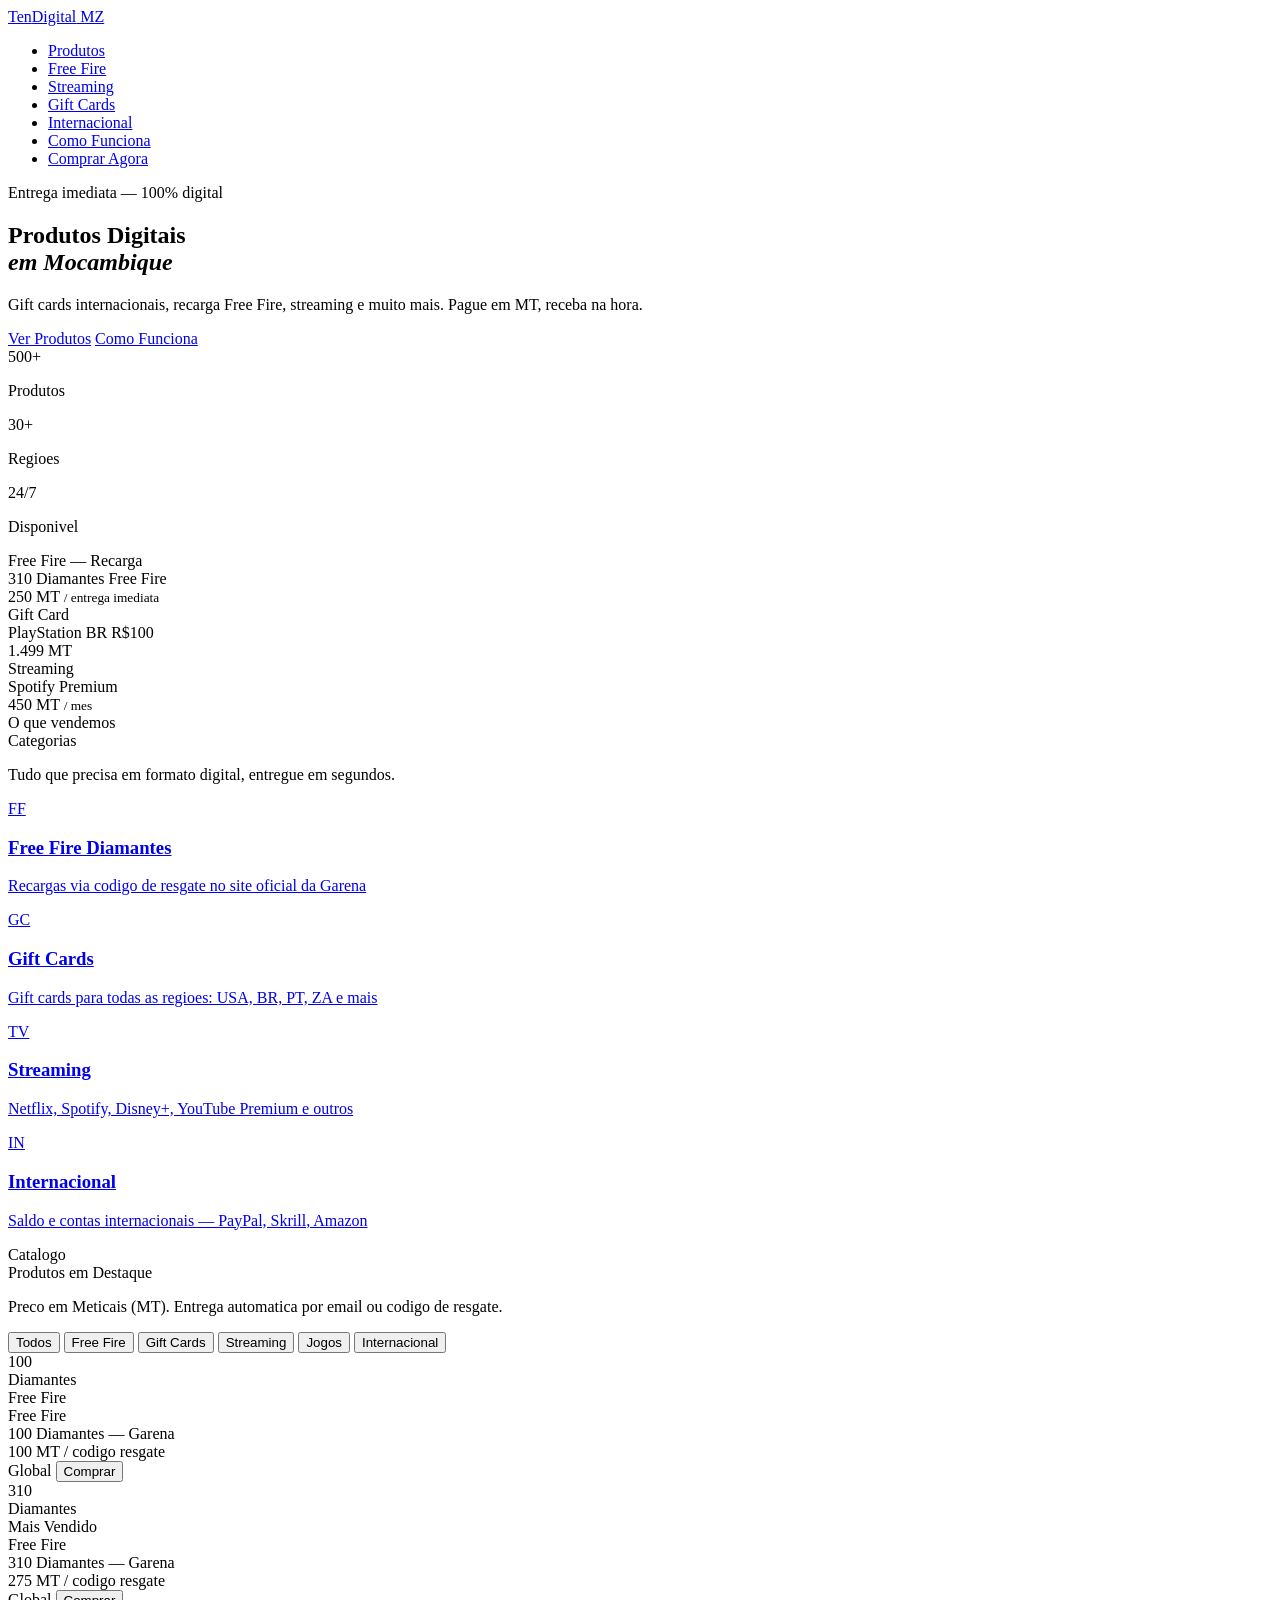
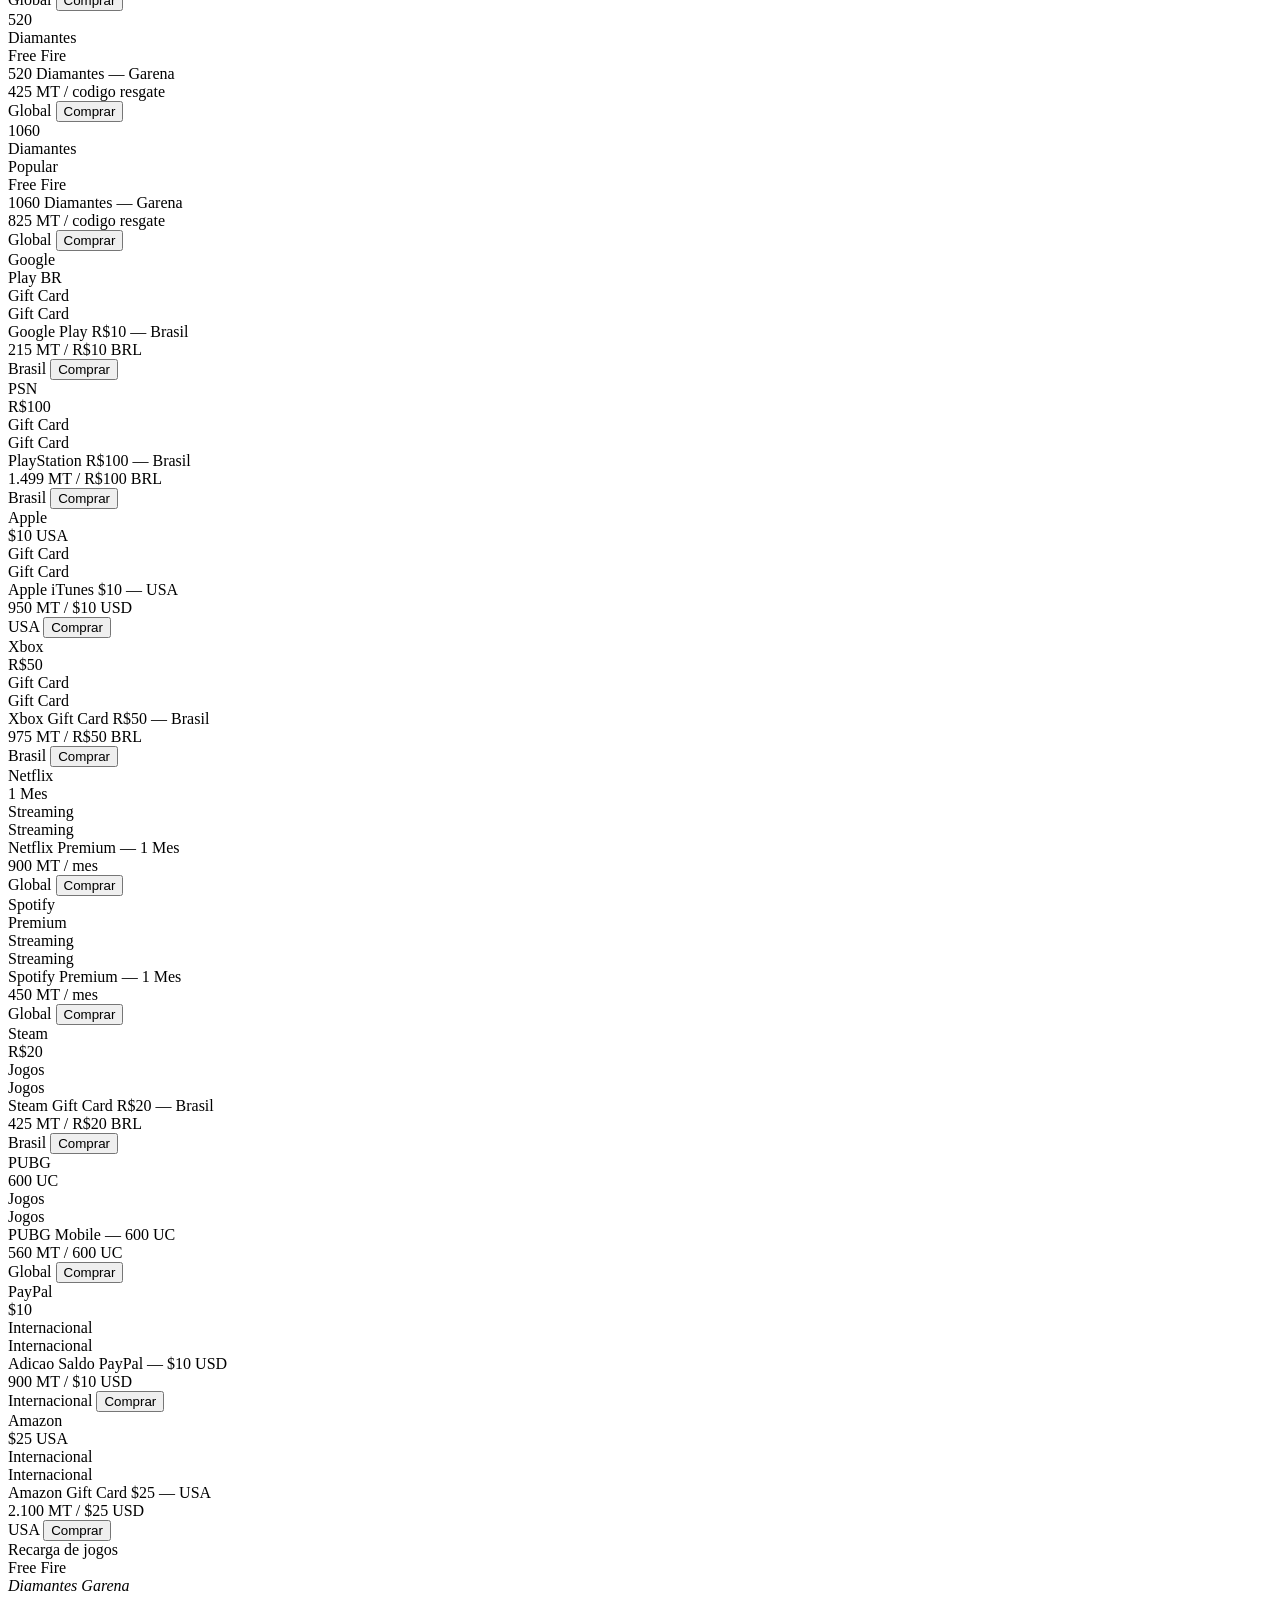
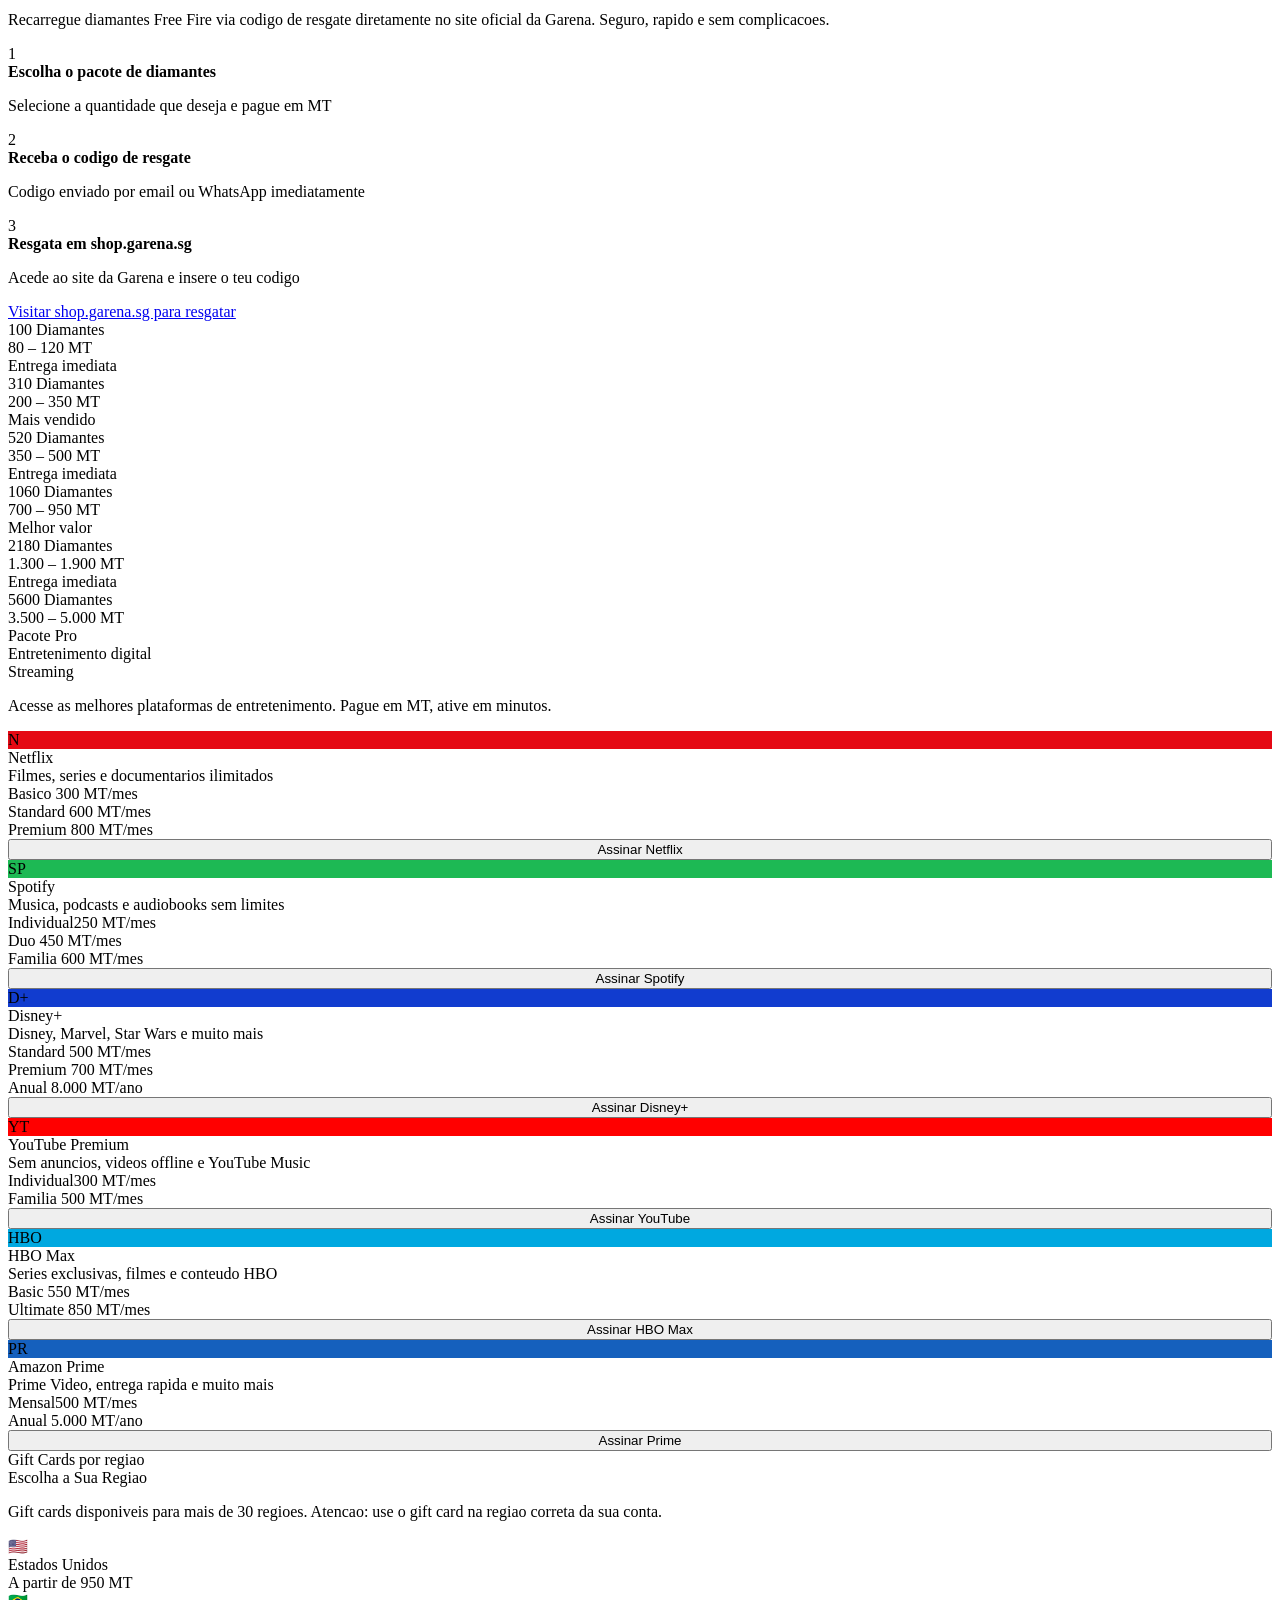
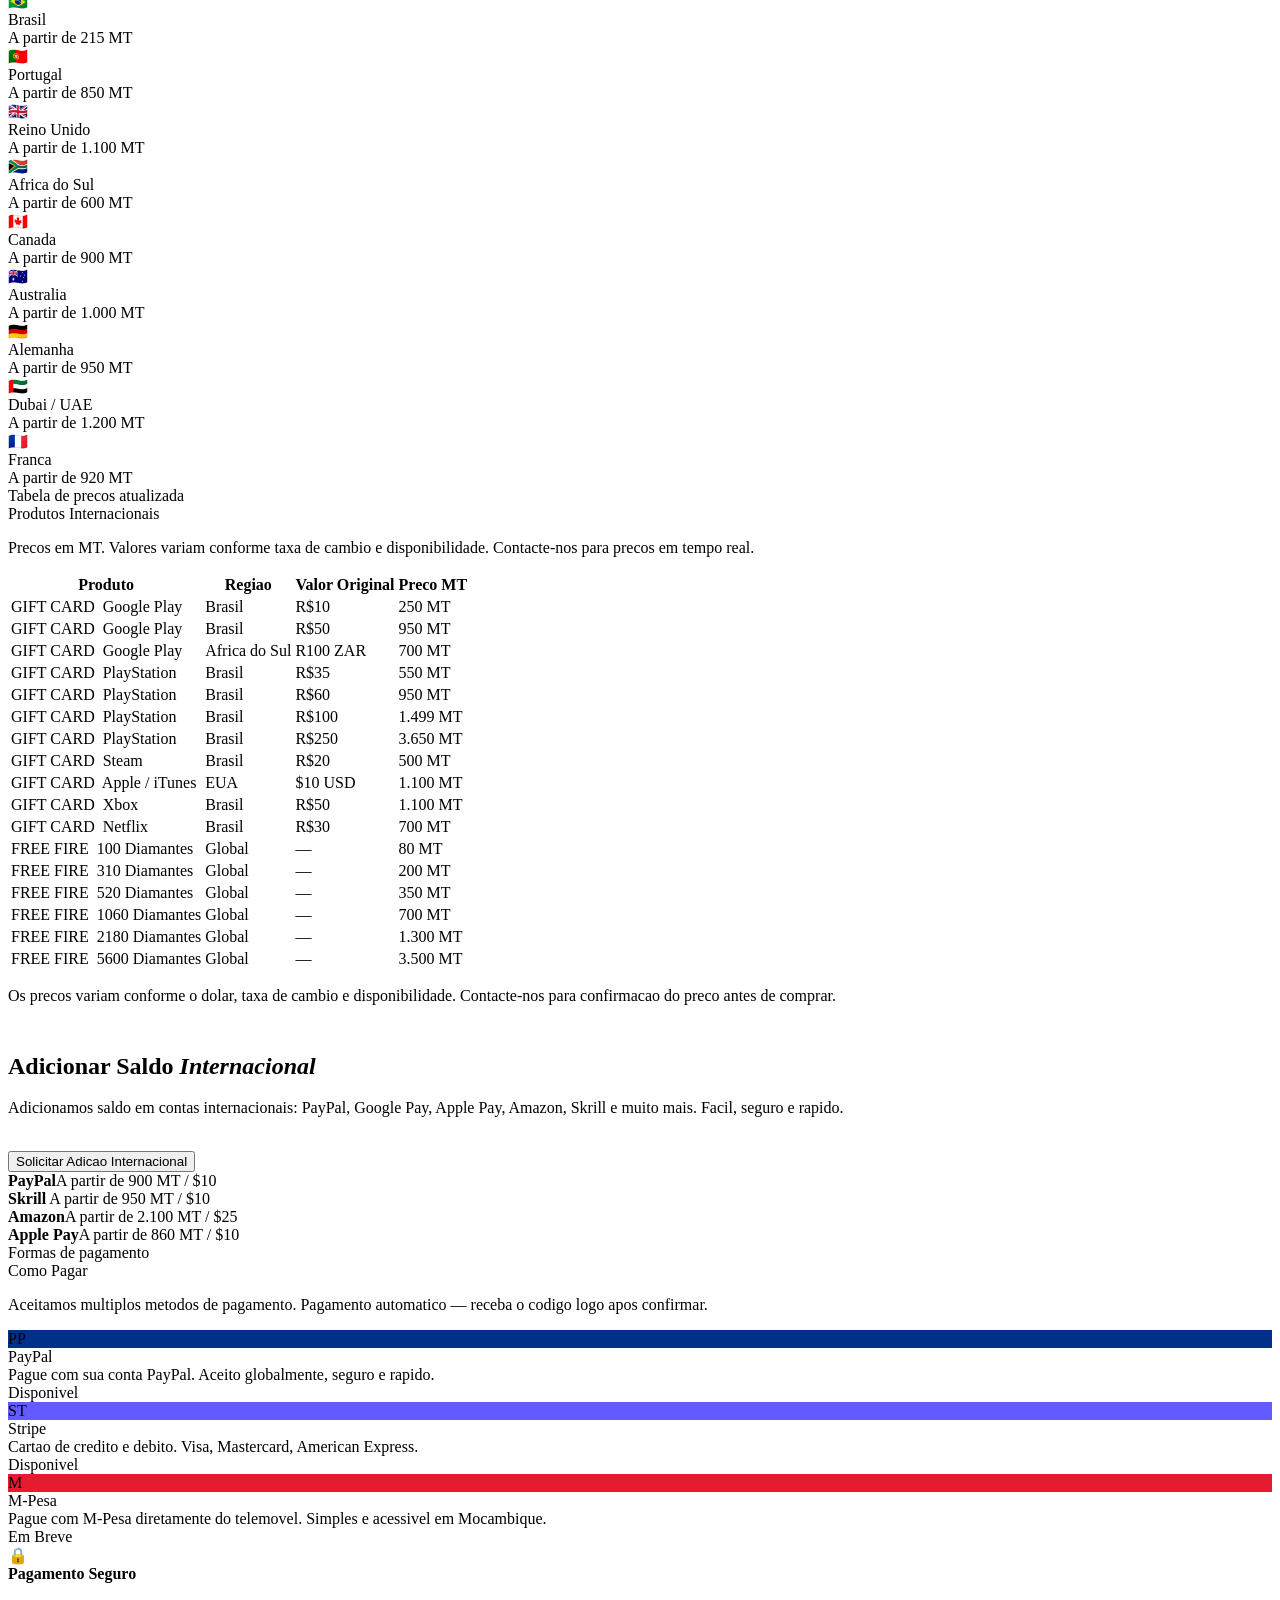
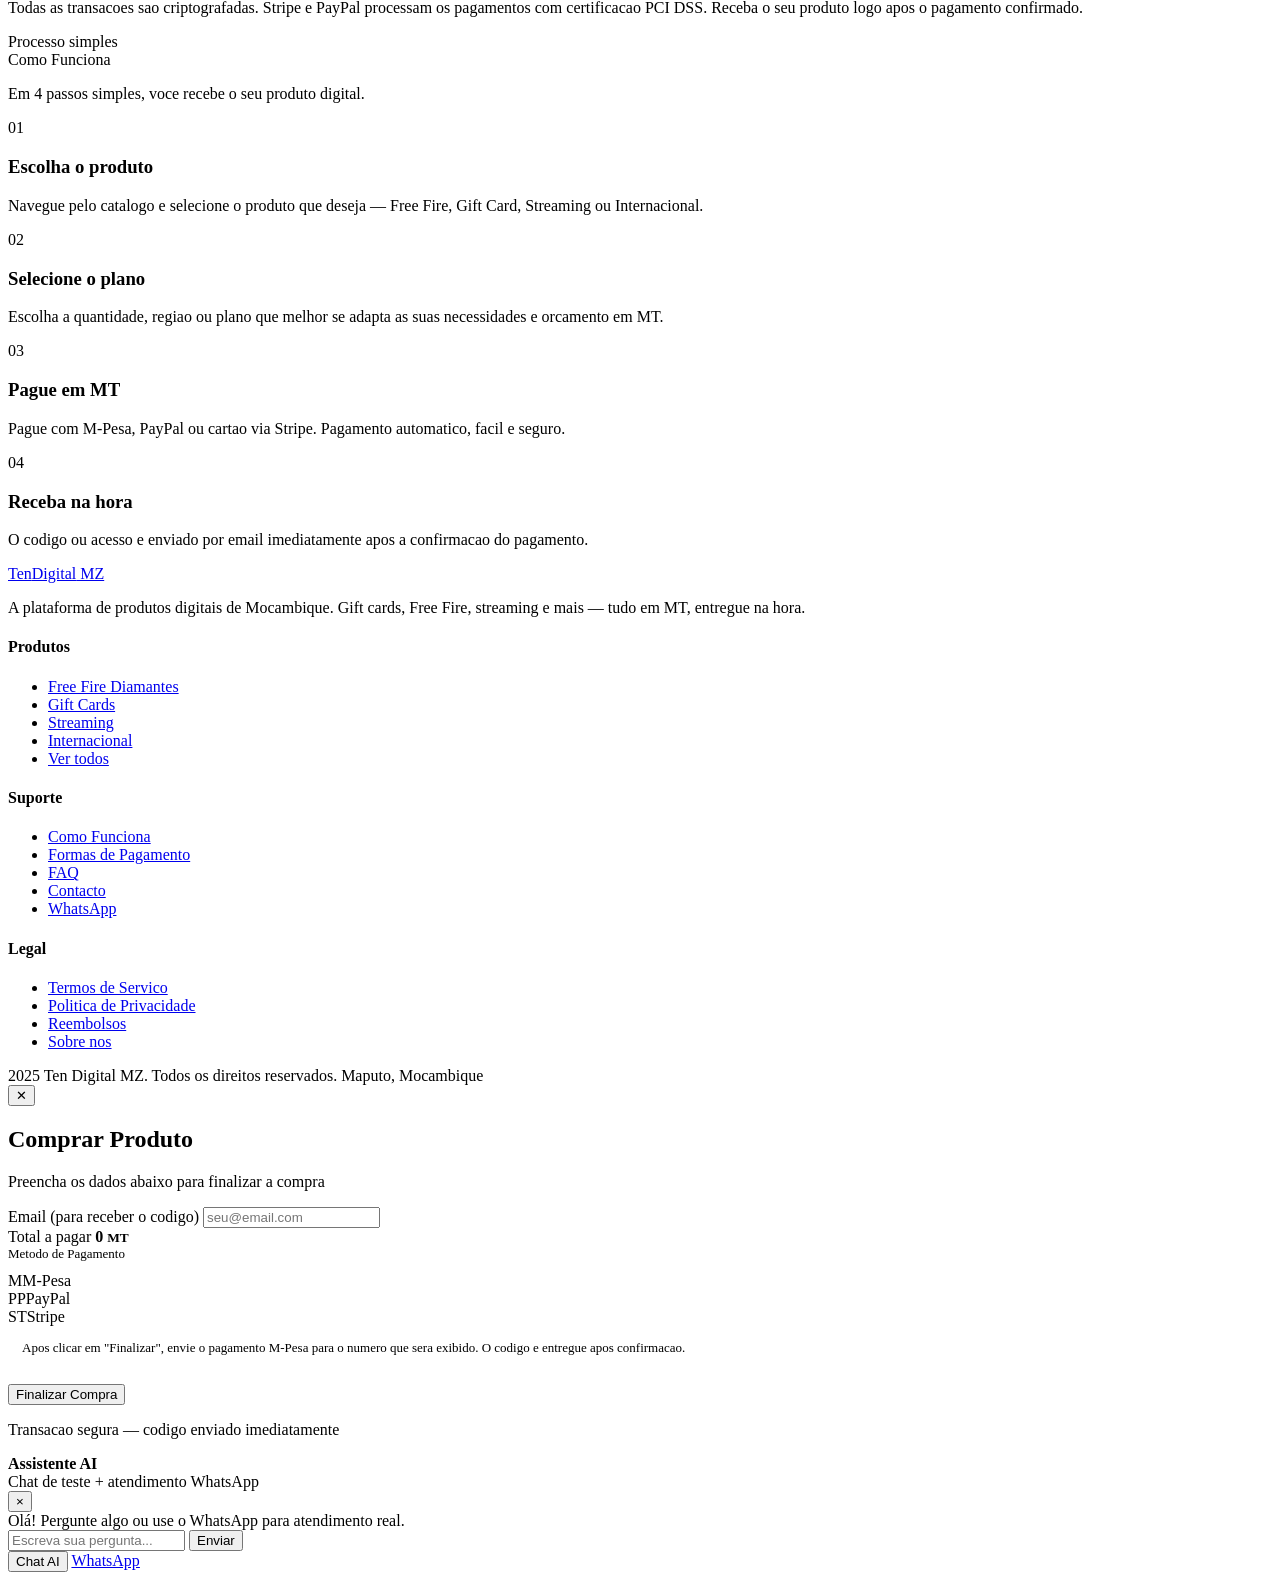
==== index.html @ b6c92ba6 "Add files via upload" ====
<!DOCTYPE html>
<html lang="pt">
<head>
  <meta charset="UTF-8">
  <meta name="viewport" content="width=device-width, initial-scale=1.0">
  <title>Ten Digital MZ — Produtos Digitais em Mocambique</title>

  <!-- Fontes -->
  <link rel="preconnect" href="https://fonts.googleapis.com">
  <link href="https://fonts.googleapis.com/css2?family=Syne:wght@400;600;700;800&family=DM+Sans:wght@300;400;500&display=swap" rel="stylesheet">

  <!-- CSS proprio -->
  <link rel="stylesheet" href="css/style.css">

  <!-- Stripe JS (carregado cedo para PCI compliance) -->
  <script src="https://js.stripe.com/v3/" defer></script>
</head>
<body>

<!-- ═══════════════════════════════════════════
     NAVEGACAO
══════════════════════════════════════════════ -->
<nav>
  <div class="nav-inner">
    <a href="#" class="logo">Ten<span>Digital</span> MZ</a>
    <ul class="nav-links">
      <li><a href="#produtos">Produtos</a></li>
      <li><a href="#freefire">Free Fire</a></li>
      <li><a href="#streaming">Streaming</a></li>
      <li><a href="#giftcards">Gift Cards</a></li>
      <li><a href="#internacional">Internacional</a></li>
      <li><a href="#como">Como Funciona</a></li>
      <li><a href="#produtos" class="nav-cta">Comprar Agora</a></li>
    </ul>
  </div>
</nav>


<!-- ═══════════════════════════════════════════
     HERO
══════════════════════════════════════════════ -->
<section class="hero">
  <div class="hero-inner">
    <div>
      <div class="hero-badge">Entrega imediata — 100% digital</div>
      <h1>Produtos Digitais<br><em>em Mocambique</em></h1>
      <p>Gift cards internacionais, recarga Free Fire, streaming e muito mais. Pague em MT, receba na hora.</p>
      <div class="hero-btns">
        <a href="#produtos" class="btn-primary">Ver Produtos</a>
        <a href="#como" class="btn-outline">Como Funciona</a>
      </div>
      <div class="hero-stats">
        <div class="hero-stat"><span>500+</span><p>Produtos</p></div>
        <div class="hero-stat"><span>30+</span><p>Regioes</p></div>
        <div class="hero-stat"><span>24/7</span><p>Disponivel</p></div>
      </div>
    </div>
    <div class="hero-visual">
      <div class="hero-card large">
        <div class="tag">Free Fire — Recarga</div>
        <div class="name">310 Diamantes Free Fire</div>
        <div class="price">250 MT <small>/ entrega imediata</small></div>
      </div>
      <div class="hero-card">
        <div class="tag">Gift Card</div>
        <div class="name">PlayStation BR R$100</div>
        <div class="price">1.499 MT</div>
      </div>
      <div class="hero-card">
        <div class="tag">Streaming</div>
        <div class="name">Spotify Premium</div>
        <div class="price">450 MT <small>/ mes</small></div>
      </div>
    </div>
  </div>
</section>


<!-- ═══════════════════════════════════════════
     CATEGORIAS
══════════════════════════════════════════════ -->
<section class="cats" id="categorias">
  <div class="container">
    <div class="section-label">O que vendemos</div>
    <div class="section-title">Categorias</div>
    <p class="section-sub">Tudo que precisa em formato digital, entregue em segundos.</p>
    <div class="cat-grid">
      <a class="cat-card" href="#freefire">
        <div class="cat-icon">FF</div>
        <h3>Free Fire Diamantes</h3>
        <p>Recargas via codigo de resgate no site oficial da Garena</p>
      </a>
      <a class="cat-card" href="#giftcards">
        <div class="cat-icon">GC</div>
        <h3>Gift Cards</h3>
        <p>Gift cards para todas as regioes: USA, BR, PT, ZA e mais</p>
      </a>
      <a class="cat-card" href="#streaming">
        <div class="cat-icon">TV</div>
        <h3>Streaming</h3>
        <p>Netflix, Spotify, Disney+, YouTube Premium e outros</p>
      </a>
      <a class="cat-card" href="#internacional">
        <div class="cat-icon">IN</div>
        <h3>Internacional</h3>
        <p>Saldo e contas internacionais — PayPal, Skrill, Amazon</p>
      </a>
    </div>
  </div>
</section>


<!-- ═══════════════════════════════════════════
     CATALOGO DE PRODUTOS
══════════════════════════════════════════════ -->
<section id="produtos">
  <div class="container">
    <div class="section-label">Catalogo</div>
    <div class="section-title">Produtos em Destaque</div>
    <p class="section-sub">Preco em Meticais (MT). Entrega automatica por email ou codigo de resgate.</p>

    <div class="prod-tabs">
      <button class="tab-btn active" onclick="filterProd('all', this)">Todos</button>
      <button class="tab-btn" onclick="filterProd('ff',  this)">Free Fire</button>
      <button class="tab-btn" onclick="filterProd('gc',  this)">Gift Cards</button>
      <button class="tab-btn" onclick="filterProd('st',  this)">Streaming</button>
      <button class="tab-btn" onclick="filterProd('ga',  this)">Jogos</button>
      <button class="tab-btn" onclick="filterProd('in',  this)">Internacional</button>
    </div>

    <div class="prod-grid" id="prod-grid">

      <!-- FREE FIRE -->
      <div class="prod-card" data-cat="ff">
        <div class="prod-img prod-img-ff">
          <div class="label">100<br>Diamantes</div>
          <div class="prod-badge">Free Fire</div>
        </div>
        <div class="prod-body">
          <div class="prod-tag">Free Fire</div>
          <div class="prod-name">100 Diamantes — Garena</div>
          <div class="prod-price">100 MT <span>/ codigo resgate</span></div>
          <div class="prod-footer">
            <span class="prod-region">Global</span>
            <button class="btn-add" onclick="openModal('Free Fire 100 Diamantes', 100, 'ff')">Comprar</button>
          </div>
        </div>
      </div>

      <div class="prod-card" data-cat="ff">
        <div class="prod-img prod-img-ff">
          <div class="label">310<br>Diamantes</div>
          <div class="prod-badge">Mais Vendido</div>
        </div>
        <div class="prod-body">
          <div class="prod-tag">Free Fire</div>
          <div class="prod-name">310 Diamantes — Garena</div>
          <div class="prod-price">275 MT <span>/ codigo resgate</span></div>
          <div class="prod-footer">
            <span class="prod-region">Global</span>
            <button class="btn-add" onclick="openModal('Free Fire 310 Diamantes', 275, 'ff')">Comprar</button>
          </div>
        </div>
      </div>

      <div class="prod-card" data-cat="ff">
        <div class="prod-img prod-img-ff">
          <div class="label">520<br>Diamantes</div>
        </div>
        <div class="prod-body">
          <div class="prod-tag">Free Fire</div>
          <div class="prod-name">520 Diamantes — Garena</div>
          <div class="prod-price">425 MT <span>/ codigo resgate</span></div>
          <div class="prod-footer">
            <span class="prod-region">Global</span>
            <button class="btn-add" onclick="openModal('Free Fire 520 Diamantes', 425, 'ff')">Comprar</button>
          </div>
        </div>
      </div>

      <div class="prod-card" data-cat="ff">
        <div class="prod-img prod-img-ff">
          <div class="label">1060<br>Diamantes</div>
          <div class="prod-badge">Popular</div>
        </div>
        <div class="prod-body">
          <div class="prod-tag">Free Fire</div>
          <div class="prod-name">1060 Diamantes — Garena</div>
          <div class="prod-price">825 MT <span>/ codigo resgate</span></div>
          <div class="prod-footer">
            <span class="prod-region">Global</span>
            <button class="btn-add" onclick="openModal('Free Fire 1060 Diamantes', 825, 'ff')">Comprar</button>
          </div>
        </div>
      </div>

      <!-- GIFT CARDS -->
      <div class="prod-card" data-cat="gc">
        <div class="prod-img prod-img-gc">
          <div class="label">Google<br>Play BR</div>
          <div class="prod-badge">Gift Card</div>
        </div>
        <div class="prod-body">
          <div class="prod-tag">Gift Card</div>
          <div class="prod-name">Google Play R$10 — Brasil</div>
          <div class="prod-price">215 MT <span>/ R$10 BRL</span></div>
          <div class="prod-footer">
            <span class="prod-region">Brasil</span>
            <button class="btn-add" onclick="openModal('Google Play R$10 Brasil', 215, 'gc')">Comprar</button>
          </div>
        </div>
      </div>

      <div class="prod-card" data-cat="gc">
        <div class="prod-img prod-img-gc">
          <div class="label">PSN<br>R$100</div>
          <div class="prod-badge">Gift Card</div>
        </div>
        <div class="prod-body">
          <div class="prod-tag">Gift Card</div>
          <div class="prod-name">PlayStation R$100 — Brasil</div>
          <div class="prod-price">1.499 MT <span>/ R$100 BRL</span></div>
          <div class="prod-footer">
            <span class="prod-region">Brasil</span>
            <button class="btn-add" onclick="openModal('PlayStation R$100 Brasil', 1499, 'gc')">Comprar</button>
          </div>
        </div>
      </div>

      <div class="prod-card" data-cat="gc">
        <div class="prod-img prod-img-gc">
          <div class="label">Apple<br>$10 USA</div>
          <div class="prod-badge">Gift Card</div>
        </div>
        <div class="prod-body">
          <div class="prod-tag">Gift Card</div>
          <div class="prod-name">Apple iTunes $10 — USA</div>
          <div class="prod-price">950 MT <span>/ $10 USD</span></div>
          <div class="prod-footer">
            <span class="prod-region">USA</span>
            <button class="btn-add" onclick="openModal('Apple iTunes $10 USA', 950, 'gc')">Comprar</button>
          </div>
        </div>
      </div>

      <div class="prod-card" data-cat="gc">
        <div class="prod-img prod-img-gc">
          <div class="label">Xbox<br>R$50</div>
          <div class="prod-badge">Gift Card</div>
        </div>
        <div class="prod-body">
          <div class="prod-tag">Gift Card</div>
          <div class="prod-name">Xbox Gift Card R$50 — Brasil</div>
          <div class="prod-price">975 MT <span>/ R$50 BRL</span></div>
          <div class="prod-footer">
            <span class="prod-region">Brasil</span>
            <button class="btn-add" onclick="openModal('Xbox R$50 Brasil', 975, 'gc')">Comprar</button>
          </div>
        </div>
      </div>

      <!-- STREAMING -->
      <div class="prod-card" data-cat="st">
        <div class="prod-img prod-img-st">
          <div class="label">Netflix<br>1 Mes</div>
          <div class="prod-badge">Streaming</div>
        </div>
        <div class="prod-body">
          <div class="prod-tag">Streaming</div>
          <div class="prod-name">Netflix Premium — 1 Mes</div>
          <div class="prod-price">900 MT <span>/ mes</span></div>
          <div class="prod-footer">
            <span class="prod-region">Global</span>
            <button class="btn-add" onclick="openModal('Netflix Premium 1 Mes', 900, 'st')">Comprar</button>
          </div>
        </div>
      </div>

      <div class="prod-card" data-cat="st">
        <div class="prod-img prod-img-st">
          <div class="label">Spotify<br>Premium</div>
          <div class="prod-badge">Streaming</div>
        </div>
        <div class="prod-body">
          <div class="prod-tag">Streaming</div>
          <div class="prod-name">Spotify Premium — 1 Mes</div>
          <div class="prod-price">450 MT <span>/ mes</span></div>
          <div class="prod-footer">
            <span class="prod-region">Global</span>
            <button class="btn-add" onclick="openModal('Spotify Premium 1 Mes', 450, 'st')">Comprar</button>
          </div>
        </div>
      </div>

      <!-- JOGOS -->
      <div class="prod-card" data-cat="ga">
        <div class="prod-img prod-img-ga">
          <div class="label">Steam<br>R$20</div>
          <div class="prod-badge">Jogos</div>
        </div>
        <div class="prod-body">
          <div class="prod-tag">Jogos</div>
          <div class="prod-name">Steam Gift Card R$20 — Brasil</div>
          <div class="prod-price">425 MT <span>/ R$20 BRL</span></div>
          <div class="prod-footer">
            <span class="prod-region">Brasil</span>
            <button class="btn-add" onclick="openModal('Steam R$20 Brasil', 425, 'ga')">Comprar</button>
          </div>
        </div>
      </div>

      <div class="prod-card" data-cat="ga">
        <div class="prod-img prod-img-ga">
          <div class="label">PUBG<br>600 UC</div>
          <div class="prod-badge">Jogos</div>
        </div>
        <div class="prod-body">
          <div class="prod-tag">Jogos</div>
          <div class="prod-name">PUBG Mobile — 600 UC</div>
          <div class="prod-price">560 MT <span>/ 600 UC</span></div>
          <div class="prod-footer">
            <span class="prod-region">Global</span>
            <button class="btn-add" onclick="openModal('PUBG 600 UC', 560, 'ga')">Comprar</button>
          </div>
        </div>
      </div>

      <!-- INTERNACIONAL -->
      <div class="prod-card" data-cat="in">
        <div class="prod-img prod-img-in">
          <div class="label">PayPal<br>$10</div>
          <div class="prod-badge">Internacional</div>
        </div>
        <div class="prod-body">
          <div class="prod-tag">Internacional</div>
          <div class="prod-name">Adicao Saldo PayPal — $10 USD</div>
          <div class="prod-price">900 MT <span>/ $10 USD</span></div>
          <div class="prod-footer">
            <span class="prod-region">Internacional</span>
            <button class="btn-add" onclick="openModal('Adicao PayPal $10', 900, 'in')">Comprar</button>
          </div>
        </div>
      </div>

      <div class="prod-card" data-cat="in">
        <div class="prod-img prod-img-in">
          <div class="label">Amazon<br>$25 USA</div>
          <div class="prod-badge">Internacional</div>
        </div>
        <div class="prod-body">
          <div class="prod-tag">Internacional</div>
          <div class="prod-name">Amazon Gift Card $25 — USA</div>
          <div class="prod-price">2.100 MT <span>/ $25 USD</span></div>
          <div class="prod-footer">
            <span class="prod-region">USA</span>
            <button class="btn-add" onclick="openModal('Amazon $25 USA', 2100, 'in')">Comprar</button>
          </div>
        </div>
      </div>

    </div><!-- /prod-grid -->
  </div>
</section>


<!-- ═══════════════════════════════════════════
     FREE FIRE — SECAO ESPECIAL
══════════════════════════════════════════════ -->
<section class="ff-section" id="freefire">
  <div class="container">
    <div class="ff-inner">
      <div>
        <div class="section-label" style="color:var(--blue-light)">Recarga de jogos</div>
        <div class="ff-title">Free Fire<br><em>Diamantes Garena</em></div>
        <p class="ff-desc">Recarregue diamantes Free Fire via codigo de resgate diretamente no site oficial da Garena. Seguro, rapido e sem complicacoes.</p>
        <div class="ff-steps">
          <div class="ff-step">
            <div class="step-num">1</div>
            <div class="step-text">
              <strong>Escolha o pacote de diamantes</strong>
              <p>Selecione a quantidade que deseja e pague em MT</p>
            </div>
          </div>
          <div class="ff-step">
            <div class="step-num">2</div>
            <div class="step-text">
              <strong>Receba o codigo de resgate</strong>
              <p>Codigo enviado por email ou WhatsApp imediatamente</p>
            </div>
          </div>
          <div class="ff-step">
            <div class="step-num">3</div>
            <div class="step-text">
              <strong>Resgata em shop.garena.sg</strong>
              <p>Acede ao site da Garena e insere o teu codigo</p>
            </div>
          </div>
        </div>
        <a href="https://shop.garena.sg/" class="ff-link" target="_blank" rel="noopener">Visitar shop.garena.sg para resgatar</a>
      </div>
      <div>
        <div class="ff-plans">
          <div class="ff-plan" onclick="openModal('Free Fire 100 Diamantes', 100, 'ff')">
            <div class="gems">100 Diamantes</div>
            <div class="ff-price">80 – 120 MT</div>
            <div class="bonus">Entrega imediata</div>
          </div>
          <div class="ff-plan featured" onclick="openModal('Free Fire 310 Diamantes', 275, 'ff')">
            <div class="gems">310 Diamantes</div>
            <div class="ff-price">200 – 350 MT</div>
            <div class="bonus">Mais vendido</div>
          </div>
          <div class="ff-plan" onclick="openModal('Free Fire 520 Diamantes', 425, 'ff')">
            <div class="gems">520 Diamantes</div>
            <div class="ff-price">350 – 500 MT</div>
            <div class="bonus">Entrega imediata</div>
          </div>
          <div class="ff-plan" onclick="openModal('Free Fire 1060 Diamantes', 825, 'ff')">
            <div class="gems">1060 Diamantes</div>
            <div class="ff-price">700 – 950 MT</div>
            <div class="bonus">Melhor valor</div>
          </div>
          <div class="ff-plan" onclick="openModal('Free Fire 2180 Diamantes', 1600, 'ff')">
            <div class="gems">2180 Diamantes</div>
            <div class="ff-price">1.300 – 1.900 MT</div>
            <div class="bonus">Entrega imediata</div>
          </div>
          <div class="ff-plan" onclick="openModal('Free Fire 5600 Diamantes', 4250, 'ff')">
            <div class="gems">5600 Diamantes</div>
            <div class="ff-price">3.500 – 5.000 MT</div>
            <div class="bonus">Pacote Pro</div>
          </div>
        </div>
      </div>
    </div>
  </div>
</section>


<!-- ═══════════════════════════════════════════
     STREAMING
══════════════════════════════════════════════ -->
<section id="streaming">
  <div class="container">
    <div class="section-label">Entretenimento digital</div>
    <div class="section-title">Streaming</div>
    <p class="section-sub">Acesse as melhores plataformas de entretenimento. Pague em MT, ative em minutos.</p>
    <div class="stream-grid">

      <div class="stream-card">
        <div class="stream-logo" style="background:#e50914">N</div>
        <div class="stream-name">Netflix</div>
        <div class="stream-desc">Filmes, series e documentarios ilimitados</div>
        <div class="stream-plans">
          <div class="stream-plan"><span>Basico</span>    <span>300 MT/mes</span></div>
          <div class="stream-plan"><span>Standard</span>  <span>600 MT/mes</span></div>
          <div class="stream-plan"><span>Premium</span>   <span>800 MT/mes</span></div>
        </div>
        <button class="btn-primary" style="width:100%;justify-content:center" onclick="openModal('Netflix Premium', 900, 'st')">Assinar Netflix</button>
      </div>

      <div class="stream-card">
        <div class="stream-logo" style="background:#1db954">SP</div>
        <div class="stream-name">Spotify</div>
        <div class="stream-desc">Musica, podcasts e audiobooks sem limites</div>
        <div class="stream-plans">
          <div class="stream-plan"><span>Individual</span><span>250 MT/mes</span></div>
          <div class="stream-plan"><span>Duo</span>       <span>450 MT/mes</span></div>
          <div class="stream-plan"><span>Familia</span>   <span>600 MT/mes</span></div>
        </div>
        <button class="btn-primary" style="width:100%;justify-content:center" onclick="openModal('Spotify Premium', 450, 'st')">Assinar Spotify</button>
      </div>

      <div class="stream-card">
        <div class="stream-logo" style="background:#113ccf">D+</div>
        <div class="stream-name">Disney+</div>
        <div class="stream-desc">Disney, Marvel, Star Wars e muito mais</div>
        <div class="stream-plans">
          <div class="stream-plan"><span>Standard</span>  <span>500 MT/mes</span></div>
          <div class="stream-plan"><span>Premium</span>   <span>700 MT/mes</span></div>
          <div class="stream-plan"><span>Anual</span>     <span>8.000 MT/ano</span></div>
        </div>
        <button class="btn-primary" style="width:100%;justify-content:center" onclick="openModal('Disney+ Premium', 800, 'st')">Assinar Disney+</button>
      </div>

      <div class="stream-card">
        <div class="stream-logo" style="background:#ff0000">YT</div>
        <div class="stream-name">YouTube Premium</div>
        <div class="stream-desc">Sem anuncios, videos offline e YouTube Music</div>
        <div class="stream-plans">
          <div class="stream-plan"><span>Individual</span><span>300 MT/mes</span></div>
          <div class="stream-plan"><span>Familia</span>   <span>500 MT/mes</span></div>
        </div>
        <button class="btn-primary" style="width:100%;justify-content:center" onclick="openModal('YouTube Premium', 400, 'st')">Assinar YouTube</button>
      </div>

      <div class="stream-card">
        <div class="stream-logo" style="background:#00a8e0">HBO</div>
        <div class="stream-name">HBO Max</div>
        <div class="stream-desc">Series exclusivas, filmes e conteudo HBO</div>
        <div class="stream-plans">
          <div class="stream-plan"><span>Basic</span>    <span>550 MT/mes</span></div>
          <div class="stream-plan"><span>Ultimate</span> <span>850 MT/mes</span></div>
        </div>
        <button class="btn-primary" style="width:100%;justify-content:center" onclick="openModal('HBO Max Ultimate', 950, 'st')">Assinar HBO Max</button>
      </div>

      <div class="stream-card">
        <div class="stream-logo" style="background:#1560bd">PR</div>
        <div class="stream-name">Amazon Prime</div>
        <div class="stream-desc">Prime Video, entrega rapida e muito mais</div>
        <div class="stream-plans">
          <div class="stream-plan"><span>Mensal</span><span>500 MT/mes</span></div>
          <div class="stream-plan"><span>Anual</span> <span>5.000 MT/ano</span></div>
        </div>
        <button class="btn-primary" style="width:100%;justify-content:center" onclick="openModal('Amazon Prime', 500, 'st')">Assinar Prime</button>
      </div>

    </div>
  </div>
</section>


<!-- ═══════════════════════════════════════════
     GIFT CARDS — REGIOES
══════════════════════════════════════════════ -->
<section class="cats" id="giftcards">
  <div class="container">
    <div class="section-label">Gift Cards por regiao</div>
    <div class="section-title">Escolha a Sua Regiao</div>
    <p class="section-sub">Gift cards disponiveis para mais de 30 regioes. Atencao: use o gift card na regiao correta da sua conta.</p>
    <div class="region-grid">
      <div class="region-card" onclick="openModal('Gift Card USA', 950, 'gc')">
        <div class="region-flag">&#127482;&#127480;</div>
        <div class="region-name">Estados Unidos</div>
        <div class="region-from">A partir de 950 MT</div>
      </div>
      <div class="region-card" onclick="openModal('Gift Card Brasil', 215, 'gc')">
        <div class="region-flag">&#127463;&#127479;</div>
        <div class="region-name">Brasil</div>
        <div class="region-from">A partir de 215 MT</div>
      </div>
      <div class="region-card" onclick="openModal('Gift Card Portugal', 850, 'gc')">
        <div class="region-flag">&#127477;&#127481;</div>
        <div class="region-name">Portugal</div>
        <div class="region-from">A partir de 850 MT</div>
      </div>
      <div class="region-card" onclick="openModal('Gift Card Reino Unido', 1100, 'gc')">
        <div class="region-flag">&#127468;&#127463;</div>
        <div class="region-name">Reino Unido</div>
        <div class="region-from">A partir de 1.100 MT</div>
      </div>
      <div class="region-card" onclick="openModal('Gift Card Africa do Sul', 600, 'gc')">
        <div class="region-flag">&#127487;&#127462;</div>
        <div class="region-name">Africa do Sul</div>
        <div class="region-from">A partir de 600 MT</div>
      </div>
      <div class="region-card" onclick="openModal('Gift Card Canada', 900, 'gc')">
        <div class="region-flag">&#127464;&#127462;</div>
        <div class="region-name">Canada</div>
        <div class="region-from">A partir de 900 MT</div>
      </div>
      <div class="region-card" onclick="openModal('Gift Card Australia', 1000, 'gc')">
        <div class="region-flag">&#127462;&#127482;</div>
        <div class="region-name">Australia</div>
        <div class="region-from">A partir de 1.000 MT</div>
      </div>
      <div class="region-card" onclick="openModal('Gift Card Alemanha', 950, 'gc')">
        <div class="region-flag">&#127465;&#127466;</div>
        <div class="region-name">Alemanha</div>
        <div class="region-from">A partir de 950 MT</div>
      </div>
      <div class="region-card" onclick="openModal('Gift Card Dubai UAE', 1200, 'gc')">
        <div class="region-flag">&#127462;&#127466;</div>
        <div class="region-name">Dubai / UAE</div>
        <div class="region-from">A partir de 1.200 MT</div>
      </div>
      <div class="region-card" onclick="openModal('Gift Card Franca', 920, 'gc')">
        <div class="region-flag">&#127467;&#127479;</div>
        <div class="region-name">Franca</div>
        <div class="region-from">A partir de 920 MT</div>
      </div>
    </div>
  </div>
</section>


<!-- ═══════════════════════════════════════════
     INTERNACIONAL — TABELA DE PRECOS COMPLETA
══════════════════════════════════════════════ -->
<section id="internacional">
  <div class="container">
    <div class="section-label">Tabela de precos atualizada</div>
    <div class="section-title">Produtos Internacionais</div>
    <p class="section-sub">Precos em MT. Valores variam conforme taxa de cambio e disponibilidade. Contacte-nos para precos em tempo real.</p>

    <!-- Gift Cards Table -->
    <div class="price-table-wrap">
      <table class="price-table">
        <thead>
          <tr>
            <th>Produto</th>
            <th>Regiao</th>
            <th>Valor Original</th>
            <th>Preco MT</th>
          </tr>
        </thead>
        <tbody>
          <tr>
            <td><span class="tag-gc">GIFT CARD</span>&nbsp; Google Play</td>
            <td>Brasil</td>
            <td>R$10</td>
            <td>250 MT</td>
          </tr>
          <tr>
            <td><span class="tag-gc">GIFT CARD</span>&nbsp; Google Play</td>
            <td>Brasil</td>
            <td>R$50</td>
            <td>950 MT</td>
          </tr>
          <tr>
            <td><span class="tag-gc">GIFT CARD</span>&nbsp; Google Play</td>
            <td>Africa do Sul</td>
            <td>R100 ZAR</td>
            <td>700 MT</td>
          </tr>
          <tr>
            <td><span class="tag-gc">GIFT CARD</span>&nbsp; PlayStation</td>
            <td>Brasil</td>
            <td>R$35</td>
            <td>550 MT</td>
          </tr>
          <tr>
            <td><span class="tag-gc">GIFT CARD</span>&nbsp; PlayStation</td>
            <td>Brasil</td>
            <td>R$60</td>
            <td>950 MT</td>
          </tr>
          <tr>
            <td><span class="tag-gc">GIFT CARD</span>&nbsp; PlayStation</td>
            <td>Brasil</td>
            <td>R$100</td>
            <td>1.499 MT</td>
          </tr>
          <tr>
            <td><span class="tag-gc">GIFT CARD</span>&nbsp; PlayStation</td>
            <td>Brasil</td>
            <td>R$250</td>
            <td>3.650 MT</td>
          </tr>
          <tr>
            <td><span class="tag-gc">GIFT CARD</span>&nbsp; Steam</td>
            <td>Brasil</td>
            <td>R$20</td>
            <td>500 MT</td>
          </tr>
          <tr>
            <td><span class="tag-gc">GIFT CARD</span>&nbsp; Apple / iTunes</td>
            <td>EUA</td>
            <td>$10 USD</td>
            <td>1.100 MT</td>
          </tr>
          <tr>
            <td><span class="tag-gc">GIFT CARD</span>&nbsp; Xbox</td>
            <td>Brasil</td>
            <td>R$50</td>
            <td>1.100 MT</td>
          </tr>
          <tr>
            <td><span class="tag-gc">GIFT CARD</span>&nbsp; Netflix</td>
            <td>Brasil</td>
            <td>R$30</td>
            <td>700 MT</td>
          </tr>
          <!-- Free Fire -->
          <tr>
            <td><span class="tag-ff">FREE FIRE</span>&nbsp; 100 Diamantes</td>
            <td>Global</td>
            <td>—</td>
            <td>80 MT</td>
          </tr>
          <tr>
            <td><span class="tag-ff">FREE FIRE</span>&nbsp; 310 Diamantes</td>
            <td>Global</td>
            <td>—</td>
            <td>200 MT</td>
          </tr>
          <tr>
            <td><span class="tag-ff">FREE FIRE</span>&nbsp; 520 Diamantes</td>
            <td>Global</td>
            <td>—</td>
            <td>350 MT</td>
          </tr>
          <tr>
            <td><span class="tag-ff">FREE FIRE</span>&nbsp; 1060 Diamantes</td>
            <td>Global</td>
            <td>—</td>
            <td>700 MT</td>
          </tr>
          <tr>
            <td><span class="tag-ff">FREE FIRE</span>&nbsp; 2180 Diamantes</td>
            <td>Global</td>
            <td>—</td>
            <td>1.300 MT</td>
          </tr>
          <tr>
            <td><span class="tag-ff">FREE FIRE</span>&nbsp; 5600 Diamantes</td>
            <td>Global</td>
            <td>—</td>
            <td>3.500 MT</td>
          </tr>
        </tbody>
      </table>
      <p class="table-note">Os precos variam conforme o dolar, taxa de cambio e disponibilidade. Contacte-nos para confirmacao do preco antes de comprar.</p>
    </div>

    <!-- Banner adicionar internacional -->
    <div class="intl-banner" style="margin-top:48px">
      <div>
        <h2>Adicionar Saldo <em>Internacional</em></h2>
        <p>Adicionamos saldo em contas internacionais: PayPal, Google Pay, Apple Pay, Amazon, Skrill e muito mais. Facil, seguro e rapido.</p>
        <br>
        <button class="btn-primary" onclick="openModal('Adicao Internacional', 900, 'in')">Solicitar Adicao Internacional</button>
      </div>
      <div>
        <div class="intl-mini-grid">
          <div class="intl-mini"><strong>PayPal</strong><span>A partir de 900 MT / $10</span></div>
          <div class="intl-mini"><strong>Skrill</strong> <span>A partir de 950 MT / $10</span></div>
          <div class="intl-mini"><strong>Amazon</strong><span>A partir de 2.100 MT / $25</span></div>
          <div class="intl-mini"><strong>Apple Pay</strong><span>A partir de 860 MT / $10</span></div>
        </div>
      </div>
    </div>
  </div>
</section>


<!-- ═══════════════════════════════════════════
     FORMAS DE PAGAMENTO
══════════════════════════════════════════════ -->
<section class="pay-section" id="pagamento">
  <div class="container">
    <div class="section-label">Formas de pagamento</div>
    <div class="section-title">Como Pagar</div>
    <p class="section-sub">Aceitamos multiplos metodos de pagamento. Pagamento automatico — receba o codigo logo apos confirmar.</p>
    <div class="pay-grid">
      <div class="pay-card">
        <div class="pay-logo" style="background:#003087">PP</div>
        <div class="pay-name">PayPal</div>
        <div class="pay-desc">Pague com sua conta PayPal. Aceito globalmente, seguro e rapido.</div>
        <span class="pay-badge">Disponivel</span>
      </div>
      <div class="pay-card">
        <div class="pay-logo" style="background:#635bff">ST</div>
        <div class="pay-name">Stripe</div>
        <div class="pay-desc">Cartao de credito e debito. Visa, Mastercard, American Express.</div>
        <span class="pay-badge">Disponivel</span>
      </div>
      <div class="pay-card">
        <div class="pay-logo" style="background:#e51c30">M</div>
        <div class="pay-name">M-Pesa</div>
        <div class="pay-desc">Pague com M-Pesa diretamente do telemovel. Simples e acessivel em Mocambique.</div>
        <span class="pay-badge active">Em Breve</span>
      </div>
    </div>
    <div class="security-note">
      <span class="icon-sec">&#128274;</span>
      <div>
        <strong>Pagamento Seguro</strong>
        <p>Todas as transacoes sao criptografadas. Stripe e PayPal processam os pagamentos com certificacao PCI DSS. Receba o seu produto logo apos o pagamento confirmado.</p>
      </div>
    </div>
  </div>
</section>


<!-- ═══════════════════════════════════════════
     COMO FUNCIONA
══════════════════════════════════════════════ -->
<section id="como">
  <div class="container">
    <div class="section-label">Processo simples</div>
    <div class="section-title">Como Funciona</div>
    <p class="section-sub">Em 4 passos simples, voce recebe o seu produto digital.</p>
    <div class="steps-grid">
      <div class="step-card">
        <div class="step-num-lg">01</div>
        <h3>Escolha o produto</h3>
        <p>Navegue pelo catalogo e selecione o produto que deseja — Free Fire, Gift Card, Streaming ou Internacional.</p>
      </div>
      <div class="step-card">
        <div class="step-num-lg">02</div>
        <h3>Selecione o plano</h3>
        <p>Escolha a quantidade, regiao ou plano que melhor se adapta as suas necessidades e orcamento em MT.</p>
      </div>
      <div class="step-card">
        <div class="step-num-lg">03</div>
        <h3>Pague em MT</h3>
        <p>Pague com M-Pesa, PayPal ou cartao via Stripe. Pagamento automatico, facil e seguro.</p>
      </div>
      <div class="step-card">
        <div class="step-num-lg">04</div>
        <h3>Receba na hora</h3>
        <p>O codigo ou acesso e enviado por email imediatamente apos a confirmacao do pagamento.</p>
      </div>
    </div>
  </div>
</section>


<!-- ═══════════════════════════════════════════
     FOOTER
══════════════════════════════════════════════ -->
<footer>
  <div class="footer-grid">
    <div class="footer-brand">
      <a href="#" class="logo">Ten<span>Digital</span> MZ</a>
      <p>A plataforma de produtos digitais de Mocambique. Gift cards, Free Fire, streaming e mais — tudo em MT, entregue na hora.</p>
    </div>
    <div>
      <h4>Produtos</h4>
      <ul>
        <li><a href="#freefire">Free Fire Diamantes</a></li>
        <li><a href="#giftcards">Gift Cards</a></li>
        <li><a href="#streaming">Streaming</a></li>
        <li><a href="#internacional">Internacional</a></li>
        <li><a href="#produtos">Ver todos</a></li>
      </ul>
    </div>
    <div>
      <h4>Suporte</h4>
      <ul>
        <li><a href="#como">Como Funciona</a></li>
        <li><a href="#pagamento">Formas de Pagamento</a></li>
        <li><a href="#">FAQ</a></li>
        <li><a href="#">Contacto</a></li>
        <li><a href="#">WhatsApp</a></li>
      </ul>
    </div>
    <div>
      <h4>Legal</h4>
      <ul>
        <li><a href="#">Termos de Servico</a></li>
        <li><a href="#">Politica de Privacidade</a></li>
        <li><a href="#">Reembolsos</a></li>
        <li><a href="#">Sobre nos</a></li>
      </ul>
    </div>
  </div>
  <div class="footer-bottom">
    <span>2025 Ten Digital MZ. Todos os direitos reservados.</span>
    <span>Maputo, Mocambique</span>
  </div>
</footer>


<!-- ═══════════════════════════════════════════
     MODAL DE COMPRA
══════════════════════════════════════════════ -->
<div class="modal-overlay" id="modal">
  <div class="modal">
    <button class="modal-close" onclick="closeModal()">&#10005;</button>

    <h2 id="modal-title">Comprar Produto</h2>
    <p class="sub" id="modal-sub">Preencha os dados abaixo para finalizar a compra</p>

    <!-- Email -->
    <div class="form-group">
      <label>Email (para receber o codigo)</label>
      <input type="email" id="modal-email" placeholder="seu@email.com">
    </div>

    <!-- UID Free Fire / Internacional -->
    <div class="form-group" id="uid-group" style="display:none">
      <label id="uid-label">ID do Jogador</label>
      <input type="text" id="modal-uid" placeholder="Ex: 123456789">
    </div>

    <!-- Preco -->
    <div class="modal-price">
      <span>Total a pagar</span>
      <strong id="modal-price">0 <small>MT</small></strong>
    </div>

    <!-- Metodo de pagamento -->
    <label style="font-size:13px;font-weight:500;color:var(--navy);display:block;margin-bottom:10px">Metodo de Pagamento</label>
    <div class="pay-methods">
      <div class="pay-method" data-method="mpesa"  onclick="selectPayMethod('mpesa')">
        <span class="icon">M</span>M-Pesa
      </div>
      <div class="pay-method" data-method="paypal" onclick="selectPayMethod('paypal')">
        <span class="icon">PP</span>PayPal
      </div>
      <div class="pay-method" data-method="stripe" onclick="selectPayMethod('stripe')">
        <span class="icon">ST</span>Stripe
      </div>
    </div>

    <!-- M-Pesa info -->
    <div id="mpesa-info" style="background:var(--off-white);border-radius:8px;padding:14px;font-size:13px;color:var(--text-muted);margin-bottom:14px">
      Apos clicar em "Finalizar", envie o pagamento M-Pesa para o numero que sera exibido. O codigo e entregue apos confirmacao.
    </div>

    <!-- Stripe card element -->
    <div id="stripe-form" class="hidden" style="margin-bottom:14px">
      <div id="card-element"></div>
      <div id="card-errors" role="alert"></div>
    </div>

    <!-- PayPal button -->
    <div id="paypal-button-container" class="hidden"></div>

    <!-- Botao principal (escondido quando PayPal ativo) -->
    <button class="btn-primary btn-pay" id="btn-pay" onclick="finalizarCompra()">
      <span class="btn-label">Finalizar Compra</span>
      <span class="spinner" id="pay-spinner"></span>
    </button>

    <p class="modal-secure">Transacao segura — codigo enviado imediatamente</p>
  </div>
</div>

<!-- Toast de notificacao -->
<div class="toast" id="toast"></div>

<!-- Chat AI widget -->
<div class="chat-widget" id="chat-widget" aria-hidden="true">
  <div class="chat-widget-header">
    <div>
      <strong>Assistente AI</strong>
      <div class="chat-widget-meta">Chat de teste + atendimento WhatsApp</div>
    </div>
    <button type="button" id="chat-close" aria-label="Fechar chat">×</button>
  </div>
  <div class="chat-widget-body">
    <div class="chat-messages" id="chat-messages">
      <div class="chat-message agent">Olá! Pergunte algo ou use o WhatsApp para atendimento real.</div>
    </div>
    <div class="chat-widget-input">
      <input id="chat-input" type="text" placeholder="Escreva sua pergunta..." />
      <button id="chat-send" type="button">Enviar</button>
    </div>
  </div>
</div>

<button class="chat-toggle" id="chat-toggle" type="button">Chat AI</button>
<a class="whatsapp-float" href="https://wa.me/258844772002" target="_blank" rel="noopener noreferrer">WhatsApp</a>
 
 <!-- Toast de notificacao -->

<!-- ═══════════════════════════════════════════
     JAVASCRIPT
══════════════════════════════════════════════ -->
<script src="js/app.js"></script>
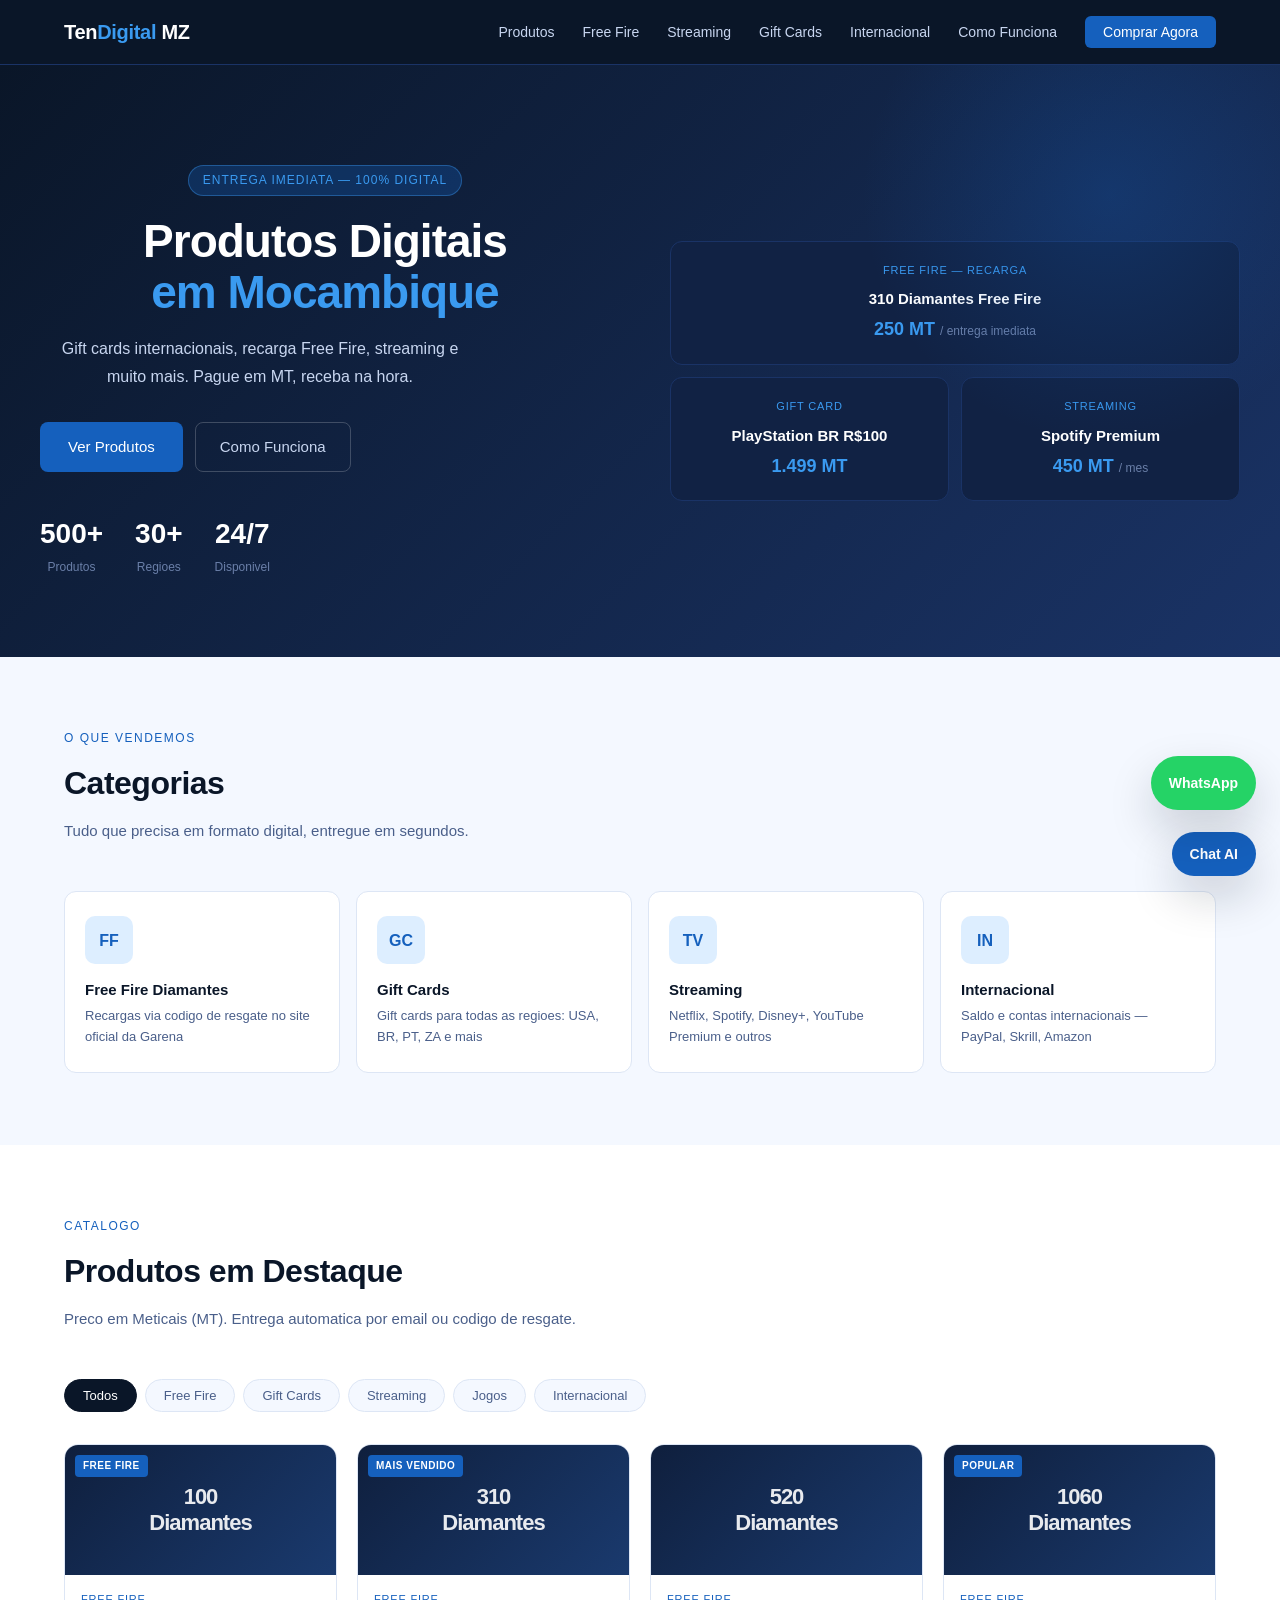
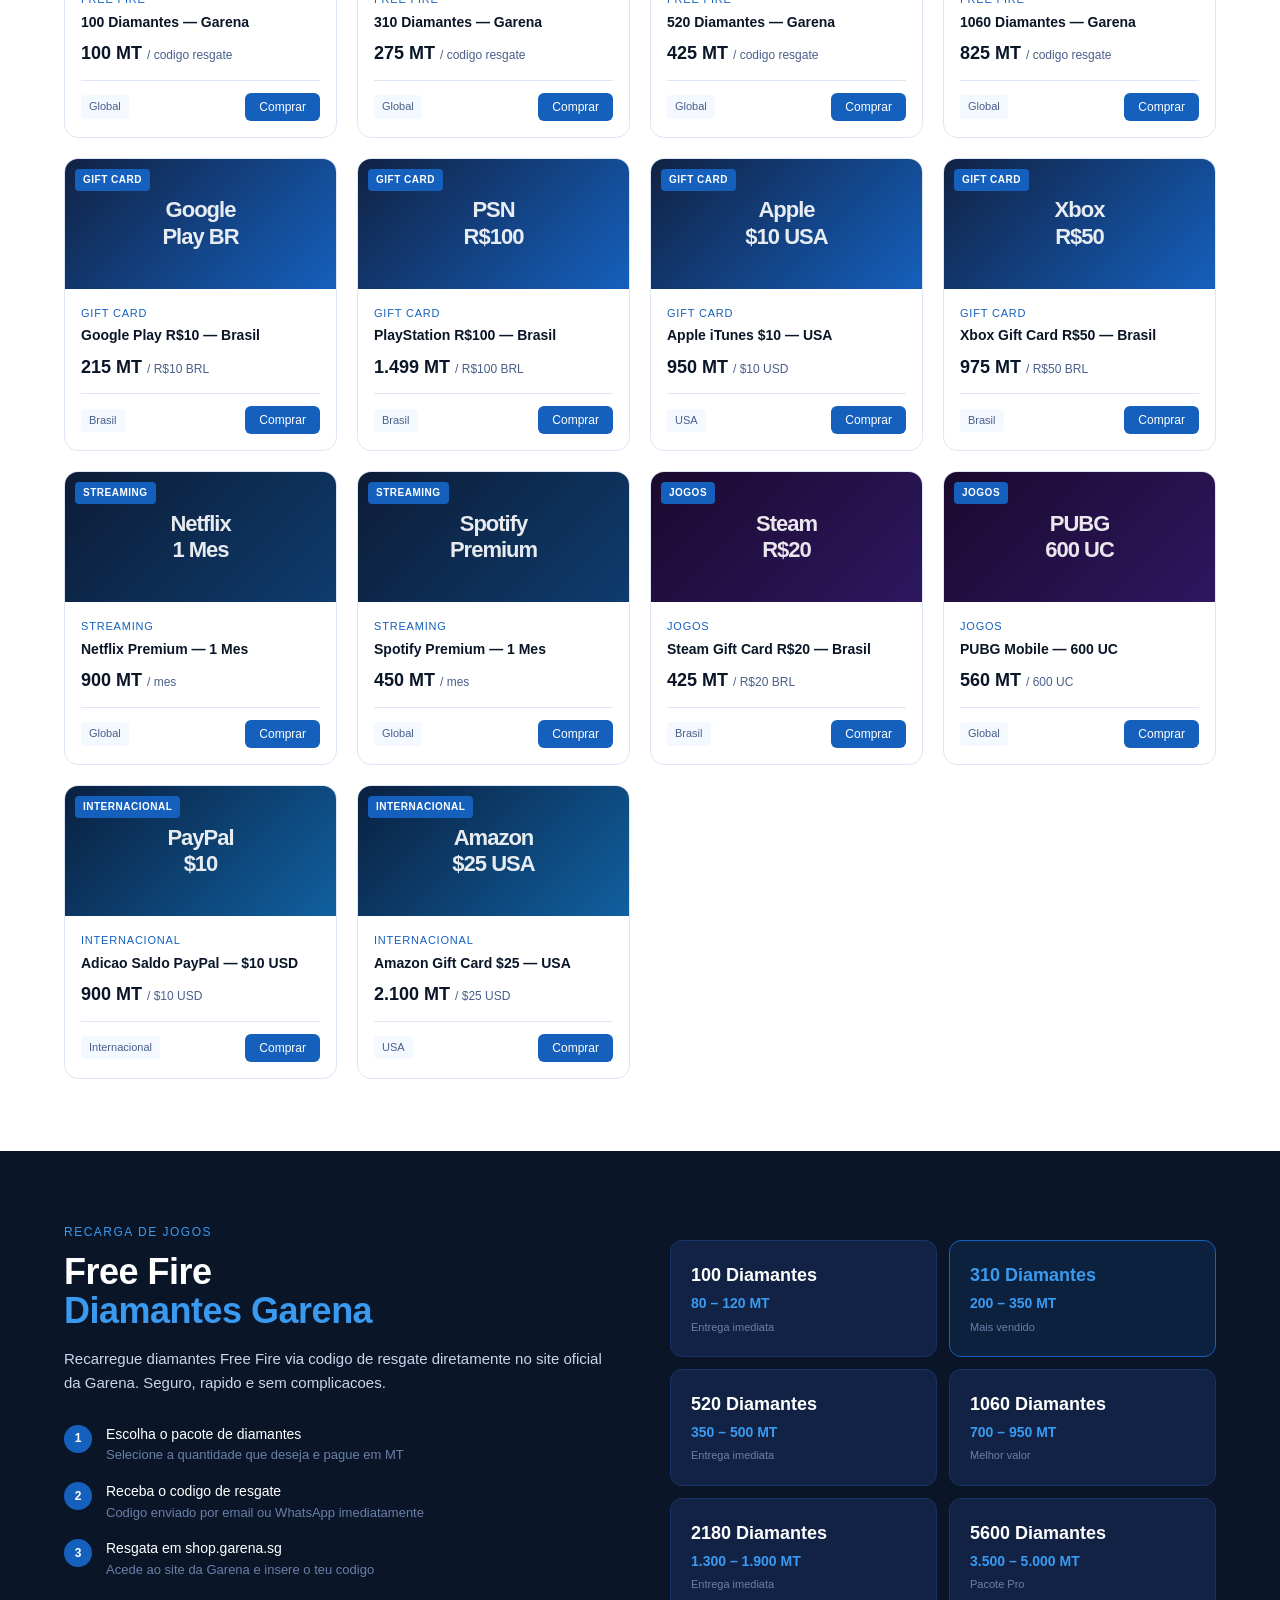
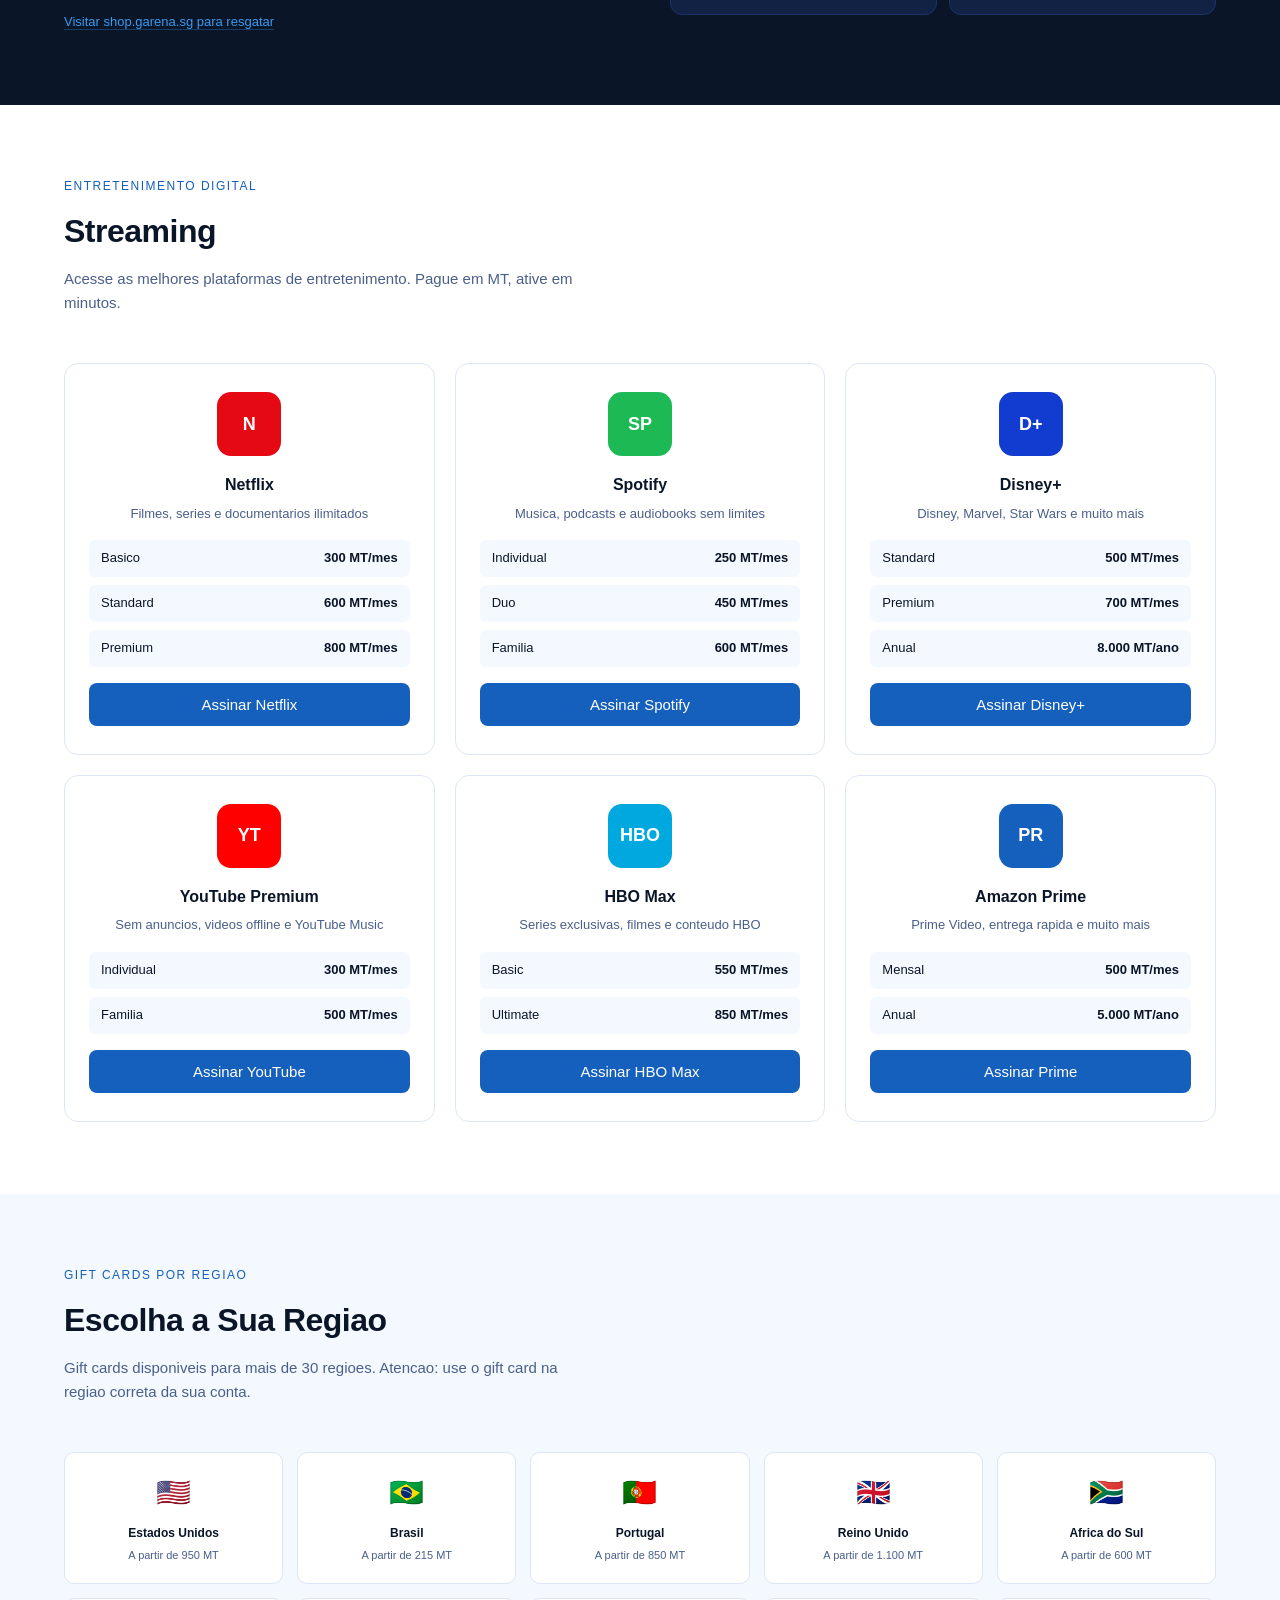
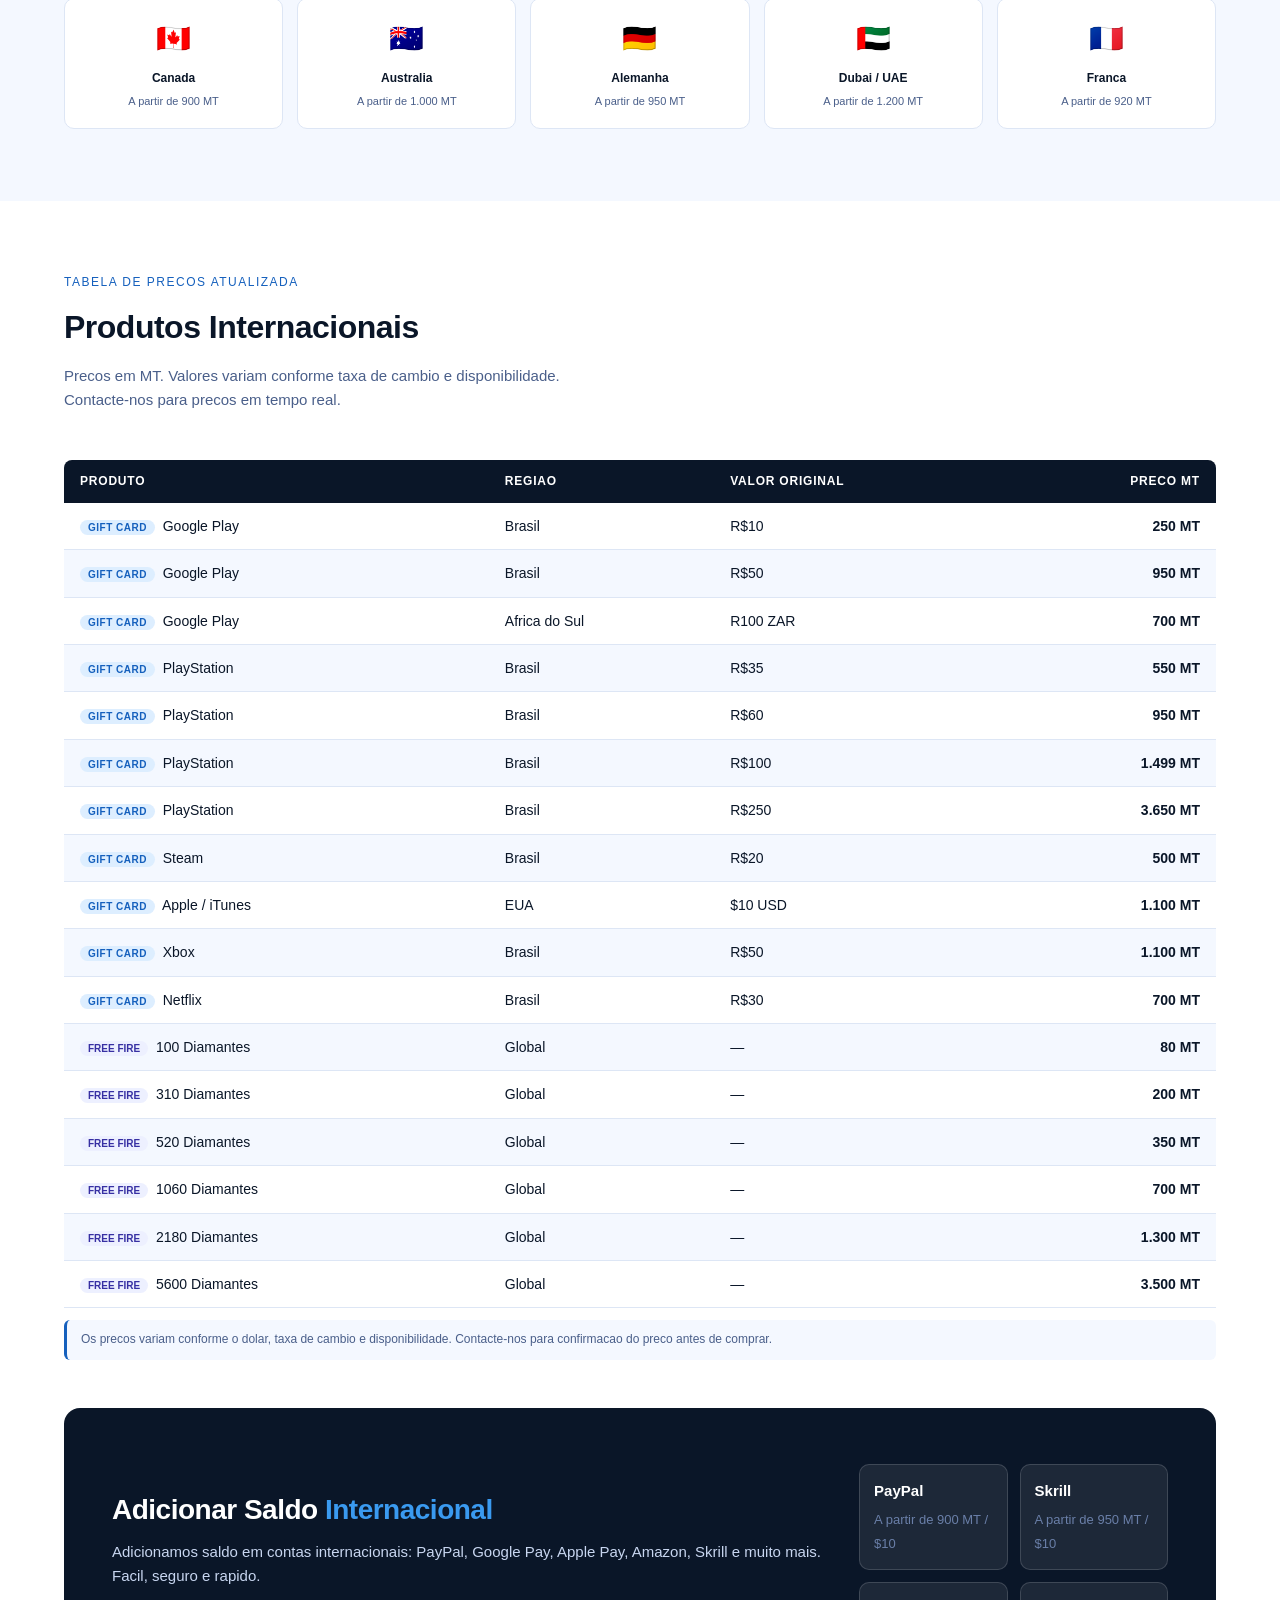
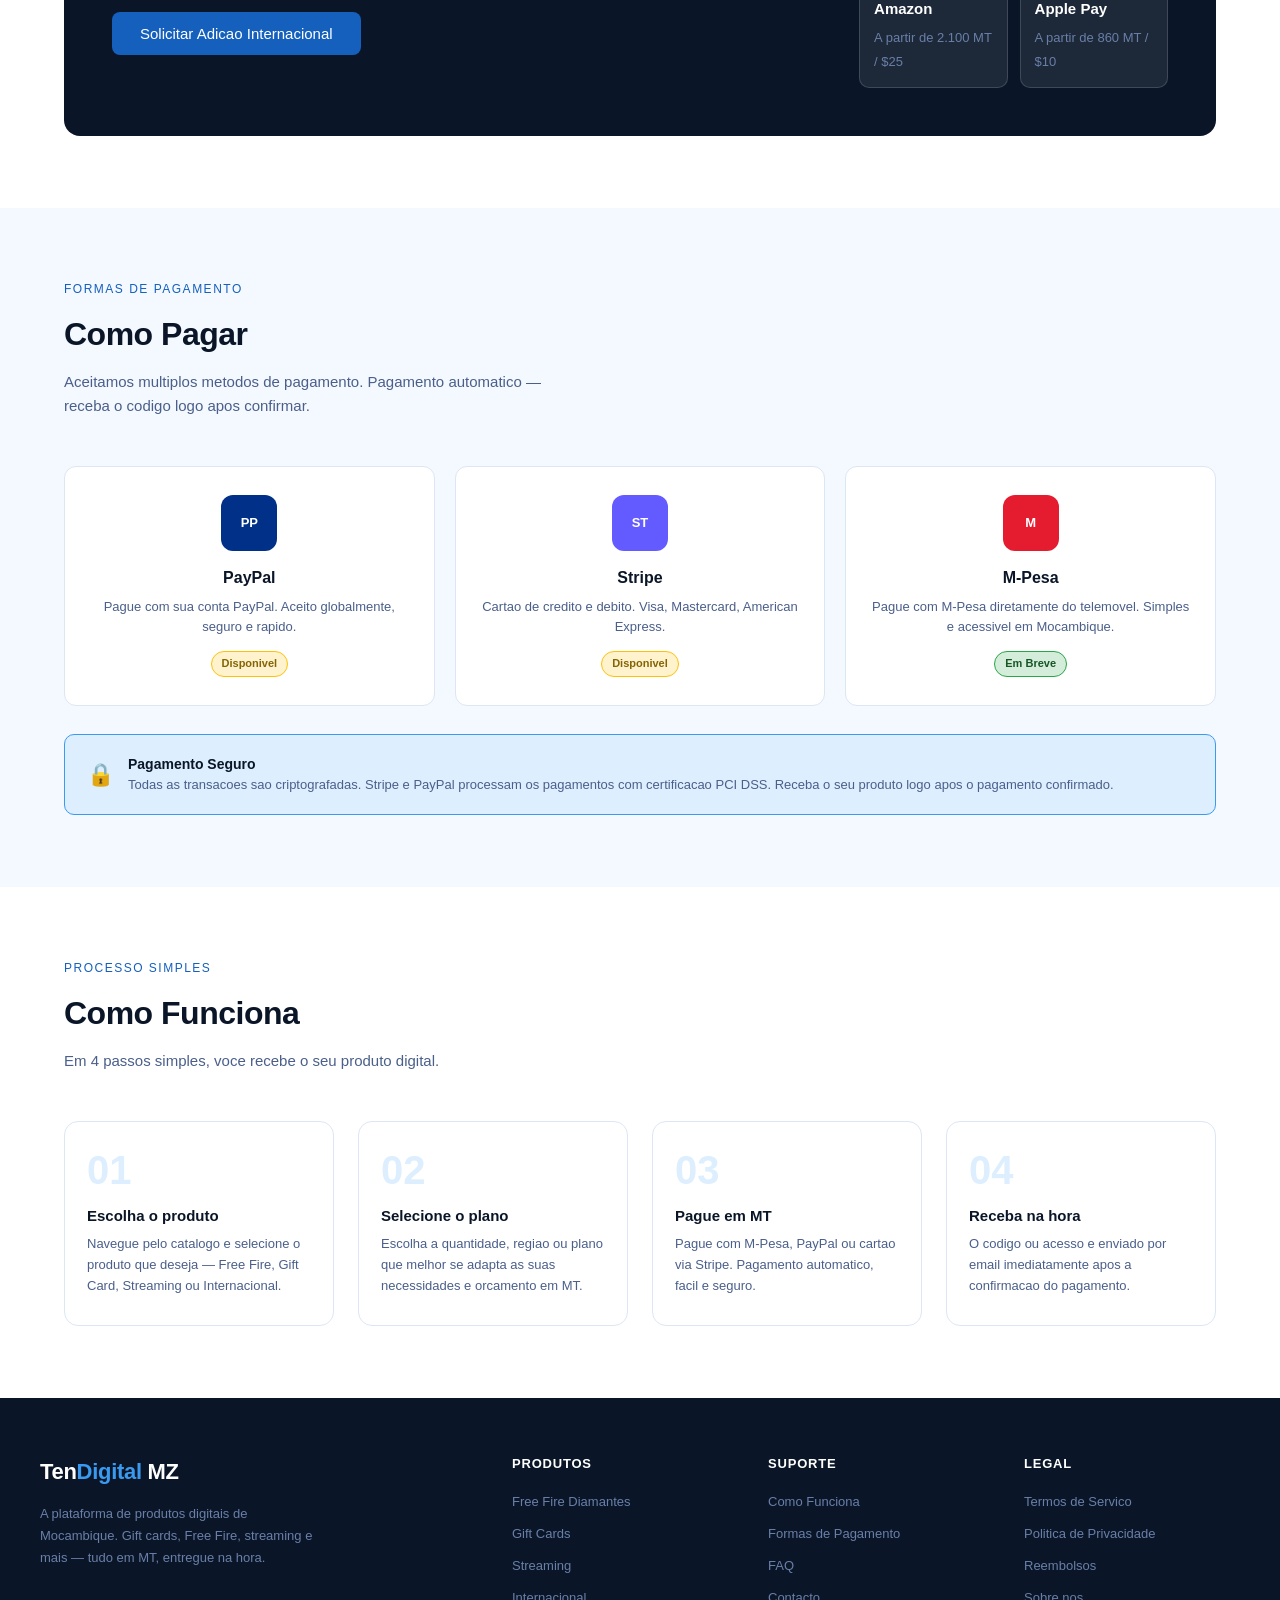
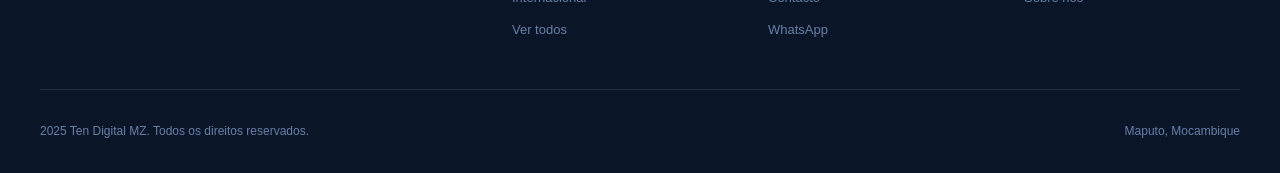
==== commit 50d2ea61: "Fix: Corrigir caminho do CSS de 'css/style.css' para 'style.css'" ====
--- a/index.html
+++ b/index.html
@@ -10,7 +10,7 @@
   <link href="https://fonts.googleapis.com/css2?family=Syne:wght@400;600;700;800&family=DM+Sans:wght@300;400;500&display=swap" rel="stylesheet">
 
   <!-- CSS proprio -->
-  <link rel="stylesheet" href="css/style.css">
+  <link rel="stylesheet" href="style.css">
 
   <!-- Stripe JS (carregado cedo para PCI compliance) -->
   <script src="https://js.stripe.com/v3/" defer></script>
--- a/style.css
+++ b/style.css
@@ -0,0 +1,1220 @@
+/* =============================================
+   TEN DIGITAL MZ — style.css
+   Tema: Branco + Azul, sem emoji decorativo
+   ============================================= */
+
+:root {
+  --navy:        #0a1628;
+  --navy-mid:    #112244;
+  --navy-light:  #1a3366;
+  --blue:        #1560bd;
+  --blue-mid:    #1e78e0;
+  --blue-light:  #3a9af0;
+  --blue-pale:   #ddeeff;
+  --white:       #ffffff;
+  --off-white:   #f4f8ff;
+  --grey:        #6a7fa8;
+  --grey-light:  #c8d6f0;
+  --border:      #dde6f5;
+  --text:        #0a1628;
+  --text-muted:  #4a5f8a;
+  --success:     #1a8a5a;
+  --danger:      #e24b4a;
+}
+
+/* RESET */
+*, *::before, *::after { margin: 0; padding: 0; box-sizing: border-box; }
+html { scroll-behavior: smooth; }
+body {
+  font-family: 'DM Sans', sans-serif;
+  background: var(--white);
+  color: var(--text);
+  font-size: 15px;
+  line-height: 1.6;
+}
+
+/* ─── NAV ─── */
+nav {
+  background: var(--navy);
+  position: sticky;
+  top: 0;
+  z-index: 100;
+  border-bottom: 1px solid var(--navy-light);
+}
+.nav-inner {
+  max-width: 1200px;
+  margin: 0 auto;
+  padding: 0 24px;
+  height: 64px;
+  display: flex;
+  align-items: center;
+  justify-content: space-between;
+}
+.logo {
+  font-family: 'Syne', sans-serif;
+  font-weight: 800;
+  font-size: 20px;
+  color: var(--white);
+  text-decoration: none;
+  letter-spacing: -0.3px;
+}
+.logo span { color: var(--blue-light); }
+.nav-links { display: flex; gap: 28px; list-style: none; }
+.nav-links a {
+  color: var(--grey-light);
+  text-decoration: none;
+  font-size: 14px;
+  font-weight: 400;
+  transition: color 0.2s;
+}
+.nav-links a:hover { color: var(--white); }
+.nav-cta {
+  background: var(--blue);
+  color: var(--white) !important;
+  padding: 8px 18px;
+  border-radius: 6px;
+  font-weight: 500 !important;
+}
+.nav-cta:hover { background: var(--blue-mid) !important; }
+
+/* ─── HERO ─── */
+.hero {
+  background: var(--navy);
+  color: var(--white);
+  padding: 80px 24px 60px;
+  position: relative;
+  overflow: hidden;
+}
+.hero::before {
+  content: '';
+  position: absolute;
+  top: -120px; right: -80px;
+  width: 500px; height: 500px;
+  background: radial-gradient(circle, rgba(21,96,189,0.25) 0%, transparent 70%);
+  pointer-events: none;
+}
+.hero-inner {
+  max-width: 1200px;
+  margin: 0 auto;
+  display: grid;
+  grid-template-columns: 1fr 1fr;
+  gap: 60px;
+  align-items: center;
+}
+.hero-badge {
+  display: inline-block;
+  background: rgba(21,96,189,0.3);
+  border: 1px solid rgba(58,154,240,0.4);
+  color: var(--blue-light);
+  font-size: 12px;
+  font-weight: 500;
+  letter-spacing: 1px;
+  text-transform: uppercase;
+  padding: 5px 14px;
+  border-radius: 20px;
+  margin-bottom: 20px;
+}
+.hero h1 {
+  font-family: 'Syne', sans-serif;
+  font-size: 46px;
+  font-weight: 800;
+  line-height: 1.1;
+  margin-bottom: 18px;
+  letter-spacing: -1px;
+}
+.hero h1 em { font-style: normal; color: var(--blue-light); }
+.hero p {
+  color: var(--grey-light);
+  font-size: 16px;
+  line-height: 1.7;
+  margin-bottom: 32px;
+  max-width: 440px;
+}
+.hero-btns { display: flex; gap: 12px; flex-wrap: wrap; }
+.btn-primary {
+  background: var(--blue);
+  color: var(--white);
+  padding: 13px 28px;
+  border-radius: 8px;
+  font-weight: 500;
+  font-size: 15px;
+  text-decoration: none;
+  display: inline-flex;
+  align-items: center;
+  gap: 8px;
+  border: none;
+  cursor: pointer;
+  transition: background 0.2s, transform 0.15s;
+  font-family: 'DM Sans', sans-serif;
+}
+.btn-primary:hover { background: var(--blue-mid); transform: translateY(-1px); }
+.btn-outline {
+  background: transparent;
+  color: var(--grey-light);
+  padding: 12px 24px;
+  border-radius: 8px;
+  font-weight: 400;
+  font-size: 15px;
+  text-decoration: none;
+  border: 1px solid rgba(255,255,255,0.2);
+  cursor: pointer;
+  transition: border-color 0.2s, color 0.2s;
+  font-family: 'DM Sans', sans-serif;
+  background: transparent;
+}
+.btn-outline:hover { border-color: var(--blue-light); color: var(--white); }
+.hero-stats { display: flex; gap: 32px; margin-top: 40px; }
+.hero-stat span {
+  font-family: 'Syne', sans-serif;
+  font-size: 28px;
+  font-weight: 700;
+  color: var(--white);
+  display: block;
+}
+.hero-stat p { font-size: 12px; color: var(--grey); margin: 0; }
+.hero-visual {
+  display: grid;
+  grid-template-columns: 1fr 1fr;
+  gap: 12px;
+}
+.hero-card {
+  background: var(--navy-mid);
+  border: 1px solid var(--navy-light);
+  border-radius: 12px;
+  padding: 20px;
+}
+.hero-card.large { grid-column: 1 / -1; }
+.hero-card .tag {
+  font-size: 11px;
+  font-weight: 500;
+  color: var(--blue-light);
+  text-transform: uppercase;
+  letter-spacing: 0.8px;
+  margin-bottom: 8px;
+}
+.hero-card .name {
+  font-family: 'Syne', sans-serif;
+  font-weight: 600;
+  font-size: 15px;
+  color: var(--white);
+  margin-bottom: 4px;
+}
+.hero-card .price { font-size: 18px; font-weight: 600; color: var(--blue-light); }
+.hero-card .price small { font-size: 12px; color: var(--grey); font-weight: 400; }
+
+/* ─── SECTIONS ─── */
+section { padding: 72px 24px; }
+.container { max-width: 1200px; margin: 0 auto; }
+.section-label {
+  font-size: 12px;
+  font-weight: 500;
+  letter-spacing: 1.5px;
+  text-transform: uppercase;
+  color: var(--blue);
+  margin-bottom: 10px;
+}
+.section-title {
+  font-family: 'Syne', sans-serif;
+  font-size: 32px;
+  font-weight: 700;
+  color: var(--navy);
+  margin-bottom: 10px;
+  letter-spacing: -0.5px;
+}
+.section-sub {
+  color: var(--text-muted);
+  font-size: 15px;
+  max-width: 520px;
+  margin-bottom: 48px;
+}
+
+/* ─── CATEGORIES ─── */
+.cats { background: var(--off-white); }
+.cat-grid {
+  display: grid;
+  grid-template-columns: repeat(4, 1fr);
+  gap: 16px;
+}
+.cat-card {
+  background: var(--white);
+  border: 1px solid var(--border);
+  border-radius: 12px;
+  padding: 24px 20px;
+  cursor: pointer;
+  transition: border-color 0.2s, transform 0.2s, box-shadow 0.2s;
+  text-decoration: none;
+  display: block;
+}
+.cat-card:hover {
+  border-color: var(--blue);
+  transform: translateY(-3px);
+  box-shadow: 0 8px 24px rgba(21,96,189,0.1);
+}
+.cat-icon {
+  width: 48px; height: 48px;
+  background: var(--blue-pale);
+  border-radius: 10px;
+  display: flex;
+  align-items: center;
+  justify-content: center;
+  margin-bottom: 14px;
+  font-size: 16px;
+  color: var(--blue);
+  font-weight: 700;
+  font-family: 'Syne', sans-serif;
+}
+.cat-card h3 {
+  font-family: 'Syne', sans-serif;
+  font-size: 15px;
+  font-weight: 600;
+  color: var(--navy);
+  margin-bottom: 4px;
+}
+.cat-card p { font-size: 13px; color: var(--text-muted); }
+
+/* ─── PRODUCTS ─── */
+.prod-tabs { display: flex; gap: 8px; margin-bottom: 32px; flex-wrap: wrap; }
+.tab-btn {
+  background: var(--off-white);
+  border: 1px solid var(--border);
+  color: var(--text-muted);
+  padding: 8px 18px;
+  border-radius: 20px;
+  font-size: 13px;
+  font-weight: 500;
+  cursor: pointer;
+  transition: all 0.2s;
+  font-family: 'DM Sans', sans-serif;
+}
+.tab-btn.active, .tab-btn:hover {
+  background: var(--navy);
+  border-color: var(--navy);
+  color: var(--white);
+}
+.prod-grid {
+  display: grid;
+  grid-template-columns: repeat(4, 1fr);
+  gap: 20px;
+}
+.prod-card {
+  background: var(--white);
+  border: 1px solid var(--border);
+  border-radius: 14px;
+  overflow: hidden;
+  transition: border-color 0.2s, box-shadow 0.2s, transform 0.2s;
+  cursor: pointer;
+}
+.prod-card:hover {
+  border-color: var(--blue-light);
+  box-shadow: 0 10px 32px rgba(21,96,189,0.12);
+  transform: translateY(-3px);
+}
+.prod-img {
+  height: 130px;
+  background: var(--navy);
+  display: flex;
+  align-items: center;
+  justify-content: center;
+  position: relative;
+  overflow: hidden;
+}
+.prod-img-ff  { background: linear-gradient(135deg, #0f1f3d 0%, #1a3a6e 100%); }
+.prod-img-gc  { background: linear-gradient(135deg, #112244 0%, #1560bd 100%); }
+.prod-img-st  { background: linear-gradient(135deg, #0d1c36 0%, #0e3c6e 100%); }
+.prod-img-ga  { background: linear-gradient(135deg, #1a0a2e 0%, #2e1760 100%); }
+.prod-img-in  { background: linear-gradient(135deg, #0a2040 0%, #1060a0 100%); }
+.prod-img .label {
+  font-family: 'Syne', sans-serif;
+  font-size: 22px;
+  font-weight: 800;
+  color: rgba(255,255,255,0.9);
+  letter-spacing: -1px;
+  text-align: center;
+  padding: 0 12px;
+  line-height: 1.2;
+}
+.prod-badge {
+  position: absolute;
+  top: 10px; left: 10px;
+  background: var(--blue);
+  color: var(--white);
+  font-size: 10px;
+  font-weight: 600;
+  padding: 3px 8px;
+  border-radius: 4px;
+  text-transform: uppercase;
+  letter-spacing: 0.5px;
+}
+.prod-body { padding: 16px; }
+.prod-tag {
+  font-size: 11px;
+  color: var(--blue);
+  font-weight: 500;
+  text-transform: uppercase;
+  letter-spacing: 0.8px;
+  margin-bottom: 4px;
+}
+.prod-name {
+  font-family: 'Syne', sans-serif;
+  font-size: 14px;
+  font-weight: 600;
+  color: var(--navy);
+  margin-bottom: 8px;
+  line-height: 1.3;
+}
+.prod-price {
+  font-family: 'Syne', sans-serif;
+  font-size: 18px;
+  font-weight: 700;
+  color: var(--navy);
+}
+.prod-price span { font-size: 12px; font-weight: 400; color: var(--text-muted); }
+.prod-footer {
+  display: flex;
+  align-items: center;
+  justify-content: space-between;
+  margin-top: 12px;
+  padding-top: 12px;
+  border-top: 1px solid var(--border);
+}
+.prod-region {
+  font-size: 11px;
+  color: var(--text-muted);
+  background: var(--off-white);
+  padding: 3px 8px;
+  border-radius: 4px;
+}
+.btn-add {
+  background: var(--blue);
+  color: var(--white);
+  border: none;
+  padding: 7px 14px;
+  border-radius: 6px;
+  font-size: 12px;
+  font-weight: 500;
+  cursor: pointer;
+  transition: background 0.2s;
+  font-family: 'DM Sans', sans-serif;
+}
+.btn-add:hover { background: var(--blue-mid); }
+
+/* ─── PRICE TABLE (Internacional) ─── */
+.price-table-wrap { overflow-x: auto; margin-top: 32px; }
+.price-table {
+  width: 100%;
+  border-collapse: collapse;
+  font-size: 14px;
+}
+.price-table th {
+  background: var(--navy);
+  color: var(--white);
+  font-family: 'Syne', sans-serif;
+  font-weight: 600;
+  font-size: 12px;
+  text-transform: uppercase;
+  letter-spacing: 0.8px;
+  padding: 12px 16px;
+  text-align: left;
+}
+.price-table th:first-child { border-radius: 8px 0 0 0; }
+.price-table th:last-child  { border-radius: 0 8px 0 0; text-align: right; }
+.price-table td {
+  padding: 12px 16px;
+  border-bottom: 1px solid var(--border);
+  color: var(--text);
+}
+.price-table td:last-child { font-weight: 600; color: var(--navy); text-align: right; }
+.price-table tr:nth-child(even) td { background: var(--off-white); }
+.price-table tr:hover td { background: var(--blue-pale); }
+.price-table .tag-gc {
+  font-size: 10px;
+  background: var(--blue-pale);
+  color: var(--blue);
+  padding: 2px 8px;
+  border-radius: 10px;
+  font-weight: 600;
+  letter-spacing: 0.5px;
+}
+.price-table .tag-ff {
+  font-size: 10px;
+  background: #edf0ff;
+  color: #3730a3;
+  padding: 2px 8px;
+  border-radius: 10px;
+  font-weight: 600;
+}
+.table-note {
+  font-size: 12px;
+  color: var(--text-muted);
+  margin-top: 12px;
+  padding: 10px 14px;
+  background: var(--off-white);
+  border-radius: 6px;
+  border-left: 3px solid var(--blue);
+}
+
+/* ─── FREE FIRE SECTION ─── */
+.ff-section { background: var(--navy); color: var(--white); }
+.ff-inner {
+  display: grid;
+  grid-template-columns: 1fr 1fr;
+  gap: 60px;
+  align-items: center;
+}
+.ff-title {
+  font-family: 'Syne', sans-serif;
+  font-size: 36px;
+  font-weight: 800;
+  line-height: 1.1;
+  margin-bottom: 16px;
+  letter-spacing: -0.5px;
+}
+.ff-title em { color: var(--blue-light); font-style: normal; }
+.ff-desc { color: var(--grey-light); margin-bottom: 28px; font-size: 15px; }
+.ff-steps { display: flex; flex-direction: column; gap: 14px; margin-bottom: 28px; }
+.ff-step { display: flex; align-items: flex-start; gap: 14px; }
+.step-num {
+  width: 28px; height: 28px;
+  background: var(--blue);
+  border-radius: 50%;
+  display: flex;
+  align-items: center;
+  justify-content: center;
+  font-size: 12px;
+  font-weight: 700;
+  color: var(--white);
+  flex-shrink: 0;
+  margin-top: 2px;
+}
+.step-text strong { display: block; font-size: 14px; font-weight: 500; color: var(--white); }
+.step-text p { font-size: 13px; color: var(--grey); margin: 0; }
+.ff-link {
+  color: var(--blue-light);
+  font-size: 13px;
+  text-decoration: none;
+  border-bottom: 1px solid rgba(58,154,240,0.3);
+}
+.ff-plans { display: grid; grid-template-columns: 1fr 1fr; gap: 12px; }
+.ff-plan {
+  background: var(--navy-mid);
+  border: 1px solid var(--navy-light);
+  border-radius: 12px;
+  padding: 20px;
+  transition: border-color 0.2s;
+  cursor: pointer;
+}
+.ff-plan:hover { border-color: var(--blue); }
+.ff-plan .gems {
+  font-family: 'Syne', sans-serif;
+  font-size: 18px;
+  font-weight: 700;
+  color: var(--white);
+  margin-bottom: 2px;
+}
+.ff-plan .ff-price { font-size: 14px; color: var(--blue-light); font-weight: 600; }
+.ff-plan .bonus { font-size: 11px; color: var(--grey); margin-top: 4px; }
+.ff-plan.featured { border-color: var(--blue); background: rgba(21,96,189,0.15); }
+.ff-plan.featured .gems { color: var(--blue-light); }
+
+/* ─── STREAMING ─── */
+.stream-grid { display: grid; grid-template-columns: repeat(3, 1fr); gap: 20px; }
+.stream-card {
+  background: var(--white);
+  border: 1px solid var(--border);
+  border-radius: 14px;
+  padding: 28px 24px;
+  transition: all 0.2s;
+  cursor: pointer;
+  text-align: center;
+}
+.stream-card:hover {
+  border-color: var(--blue);
+  box-shadow: 0 8px 24px rgba(21,96,189,0.1);
+  transform: translateY(-2px);
+}
+.stream-logo {
+  width: 64px; height: 64px;
+  border-radius: 14px;
+  margin: 0 auto 16px;
+  display: flex;
+  align-items: center;
+  justify-content: center;
+  font-family: 'Syne', sans-serif;
+  font-weight: 800;
+  font-size: 18px;
+  color: var(--white);
+}
+.stream-name {
+  font-family: 'Syne', sans-serif;
+  font-size: 16px;
+  font-weight: 700;
+  color: var(--navy);
+  margin-bottom: 6px;
+}
+.stream-desc { font-size: 13px; color: var(--text-muted); margin-bottom: 16px; }
+.stream-plans { display: flex; flex-direction: column; gap: 8px; text-align: left; margin-bottom: 16px; }
+.stream-plan {
+  display: flex;
+  justify-content: space-between;
+  align-items: center;
+  padding: 8px 12px;
+  background: var(--off-white);
+  border-radius: 6px;
+  font-size: 13px;
+}
+.stream-plan span:last-child { font-weight: 600; color: var(--navy); }
+
+/* ─── GIFT REGIONS ─── */
+.region-grid { display: grid; grid-template-columns: repeat(5, 1fr); gap: 14px; }
+.region-card {
+  background: var(--white);
+  border: 1px solid var(--border);
+  border-radius: 10px;
+  padding: 18px 14px;
+  text-align: center;
+  cursor: pointer;
+  transition: all 0.2s;
+}
+.region-card:hover { border-color: var(--blue); background: var(--blue-pale); }
+.region-flag { font-size: 28px; margin-bottom: 8px; }
+.region-name {
+  font-family: 'Syne', sans-serif;
+  font-size: 12px;
+  font-weight: 600;
+  color: var(--navy);
+  margin-bottom: 4px;
+}
+.region-from { font-size: 11px; color: var(--text-muted); }
+
+/* ─── PAYMENT ─── */
+.pay-section { background: var(--off-white); }
+.pay-grid { display: grid; grid-template-columns: repeat(3, 1fr); gap: 20px; }
+.pay-card {
+  background: var(--white);
+  border: 1px solid var(--border);
+  border-radius: 12px;
+  padding: 28px 24px;
+  text-align: center;
+}
+.pay-logo {
+  width: 56px; height: 56px;
+  border-radius: 12px;
+  margin: 0 auto 14px;
+  display: flex;
+  align-items: center;
+  justify-content: center;
+  font-family: 'Syne', sans-serif;
+  font-weight: 800;
+  font-size: 13px;
+  color: var(--white);
+}
+.pay-name {
+  font-family: 'Syne', sans-serif;
+  font-size: 16px;
+  font-weight: 700;
+  color: var(--navy);
+  margin-bottom: 6px;
+}
+.pay-desc { font-size: 13px; color: var(--text-muted); margin-bottom: 12px; }
+.pay-badge {
+  display: inline-block;
+  background: #fff3cd;
+  color: #856404;
+  font-size: 11px;
+  font-weight: 600;
+  padding: 3px 10px;
+  border-radius: 20px;
+  border: 1px solid #ffc107;
+}
+.pay-badge.active {
+  background: #d4edda;
+  color: #155724;
+  border-color: #28a745;
+}
+.security-note {
+  margin-top: 28px;
+  background: var(--blue-pale);
+  border: 1px solid var(--blue-light);
+  border-radius: 10px;
+  padding: 18px 22px;
+  display: flex;
+  align-items: center;
+  gap: 14px;
+}
+.security-note .icon-sec { font-size: 22px; }
+.security-note strong {
+  font-family: 'Syne', sans-serif;
+  font-size: 14px;
+  color: var(--navy);
+  display: block;
+}
+.security-note p { font-size: 13px; color: var(--text-muted); margin: 0; }
+
+/* ─── HOW IT WORKS ─── */
+.steps-grid { display: grid; grid-template-columns: repeat(4, 1fr); gap: 24px; }
+.step-card {
+  background: var(--white);
+  border: 1px solid var(--border);
+  border-radius: 14px;
+  padding: 28px 22px;
+}
+.step-num-lg {
+  font-family: 'Syne', sans-serif;
+  font-size: 40px;
+  font-weight: 800;
+  color: var(--blue-pale);
+  line-height: 1;
+  margin-bottom: 14px;
+}
+.step-card h3 {
+  font-family: 'Syne', sans-serif;
+  font-size: 15px;
+  font-weight: 700;
+  color: var(--navy);
+  margin-bottom: 6px;
+}
+.step-card p { font-size: 13px; color: var(--text-muted); }
+
+/* ─── INTERNACIONAL ─── */
+.intl-banner {
+  background: var(--navy);
+  color: var(--white);
+  border-radius: 16px;
+  padding: 48px;
+  display: flex;
+  align-items: center;
+  justify-content: space-between;
+  gap: 32px;
+}
+.intl-banner h2 {
+  font-family: 'Syne', sans-serif;
+  font-size: 28px;
+  font-weight: 800;
+  margin-bottom: 8px;
+  letter-spacing: -0.5px;
+}
+.intl-banner h2 em { color: var(--blue-light); font-style: normal; }
+.intl-banner p { color: var(--grey-light); font-size: 15px; }
+.intl-mini-grid {
+  display: grid;
+  grid-template-columns: 1fr 1fr;
+  gap: 12px;
+  margin-top: 8px;
+}
+.intl-mini {
+  background: rgba(255,255,255,0.08);
+  border: 1px solid rgba(255,255,255,0.15);
+  border-radius: 10px;
+  padding: 14px;
+}
+.intl-mini strong {
+  font-family: 'Syne', sans-serif;
+  font-weight: 700;
+  color: var(--white);
+  display: block;
+  margin-bottom: 4px;
+}
+.intl-mini span { font-size: 13px; color: var(--grey); }
+
+/* ─── MODAL ─── */
+.modal-overlay {
+  display: none;
+  position: fixed;
+  inset: 0;
+  background: rgba(0,0,0,0.6);
+  z-index: 200;
+  align-items: center;
+  justify-content: center;
+}
+.modal-overlay.open { display: flex; }
+.modal {
+  background: var(--white);
+  border-radius: 16px;
+  padding: 36px;
+  width: 100%;
+  max-width: 500px;
+  margin: 20px;
+  position: relative;
+  max-height: 90vh;
+  overflow-y: auto;
+}
+.modal-close {
+  position: absolute;
+  top: 16px; right: 16px;
+  background: var(--off-white);
+  border: none;
+  width: 32px; height: 32px;
+  border-radius: 50%;
+  cursor: pointer;
+  font-size: 16px;
+  color: var(--text-muted);
+  display: flex;
+  align-items: center;
+  justify-content: center;
+}
+.modal h2 {
+  font-family: 'Syne', sans-serif;
+  font-size: 22px;
+  font-weight: 700;
+  color: var(--navy);
+  margin-bottom: 6px;
+}
+.modal .sub { font-size: 14px; color: var(--text-muted); margin-bottom: 24px; }
+.form-group { margin-bottom: 16px; }
+.form-group label {
+  display: block;
+  font-size: 13px;
+  font-weight: 500;
+  color: var(--navy);
+  margin-bottom: 6px;
+}
+.form-group select,
+.form-group input {
+  width: 100%;
+  padding: 10px 14px;
+  border: 1px solid var(--border);
+  border-radius: 8px;
+  font-size: 14px;
+  font-family: 'DM Sans', sans-serif;
+  color: var(--navy);
+  background: var(--white);
+  outline: none;
+  transition: border-color 0.2s;
+}
+.form-group select:focus,
+.form-group input:focus { border-color: var(--blue); }
+.modal-price {
+  background: var(--off-white);
+  border-radius: 10px;
+  padding: 16px;
+  margin: 20px 0;
+  display: flex;
+  justify-content: space-between;
+  align-items: center;
+}
+.modal-price span { font-size: 13px; color: var(--text-muted); }
+.modal-price strong {
+  font-family: 'Syne', sans-serif;
+  font-size: 22px;
+  font-weight: 700;
+  color: var(--navy);
+}
+.modal-price strong small { font-size: 13px; font-weight: 400; color: var(--text-muted); }
+
+/* Payment method selector */
+.pay-methods {
+  display: grid;
+  grid-template-columns: repeat(3, 1fr);
+  gap: 8px;
+  margin-bottom: 20px;
+}
+.pay-method {
+  border: 1px solid var(--border);
+  border-radius: 8px;
+  padding: 10px;
+  text-align: center;
+  cursor: pointer;
+  font-size: 12px;
+  font-weight: 500;
+  color: var(--text-muted);
+  transition: all 0.2s;
+}
+.pay-method:hover,
+.pay-method.active { border-color: var(--blue); color: var(--blue); background: var(--blue-pale); }
+.pay-method .icon { font-size: 18px; display: block; margin-bottom: 4px; }
+
+/* Stripe card element */
+#card-element {
+  border: 1px solid var(--border);
+  border-radius: 8px;
+  padding: 12px 14px;
+  background: var(--white);
+  transition: border-color 0.2s;
+}
+#card-element.StripeElement--focus { border-color: var(--blue); }
+#card-errors {
+  color: var(--danger);
+  font-size: 12px;
+  margin-top: 6px;
+  min-height: 18px;
+}
+
+/* PayPal container */
+#paypal-button-container { margin-top: 8px; }
+#paypal-button-container.hidden { display: none; }
+
+/* Stripe container */
+#stripe-form.hidden { display: none; }
+
+.btn-pay {
+  width: 100%;
+  justify-content: center;
+  font-size: 15px;
+  padding: 14px;
+  margin-top: 8px;
+}
+.modal-secure {
+  font-size: 11px;
+  color: var(--text-muted);
+  text-align: center;
+  margin-top: 12px;
+}
+
+/* Loading spinner */
+.spinner {
+  display: none;
+  width: 20px; height: 20px;
+  border: 2px solid rgba(255,255,255,0.3);
+  border-top-color: var(--white);
+  border-radius: 50%;
+  animation: spin 0.7s linear infinite;
+  margin-left: 10px;
+}
+@keyframes spin { to { transform: rotate(360deg); } }
+
+/* Toast */
+.toast {
+  position: fixed;
+  bottom: 24px; right: 24px;
+  background: var(--navy);
+  color: var(--white);
+  padding: 14px 22px;
+  border-radius: 10px;
+  font-size: 14px;
+  z-index: 300;
+  transform: translateY(80px);
+  opacity: 0;
+  transition: all 0.35s cubic-bezier(0.34,1.56,0.64,1);
+}
+.toast.show { transform: translateY(0); opacity: 1; }
+.toast.success { border-left: 4px solid var(--success); }
+.toast.error   { border-left: 4px solid var(--danger); }
+
+/* ─── CHAT WIDGET + WHATSAPP ─── */
+.chat-toggle,
+.whatsapp-float {
+  position: fixed;
+  right: 24px;
+  z-index: 400;
+  border: none;
+  border-radius: 999px;
+  padding: 14px 18px;
+  font-size: 14px;
+  font-weight: 700;
+  cursor: pointer;
+  box-shadow: 0 20px 45px rgba(10,22,40,0.18);
+  transition: transform 0.2s, background 0.2s;
+}
+.chat-toggle {
+  bottom: 24px;
+  background: var(--blue);
+  color: var(--white);
+}
+.chat-toggle:hover { transform: translateY(-2px); background: var(--blue-mid); }
+.whatsapp-float {
+  bottom: 90px;
+  display: inline-flex;
+  align-items: center;
+  justify-content: center;
+  gap: 8px;
+  min-width: 54px;
+  min-height: 54px;
+  background: #25d366;
+  color: #fff;
+  text-decoration: none;
+}
+.whatsapp-float:hover { transform: translateY(-2px); }
+.chat-widget {
+  position: fixed;
+  bottom: 90px;
+  right: 24px;
+  width: min(360px, calc(100vw - 32px));
+  max-height: 540px;
+  background: var(--white);
+  border-radius: 20px;
+  box-shadow: 0 22px 60px rgba(10,22,40,0.18);
+  overflow: hidden;
+  display: none;
+  z-index: 450;
+  border: 1px solid var(--border);
+}
+.chat-widget.open { display: flex; flex-direction: column; }
+.chat-widget-header {
+  background: var(--navy);
+  color: var(--white);
+  padding: 16px 18px;
+  display: flex;
+  align-items: center;
+  justify-content: space-between;
+  gap: 10px;
+}
+.chat-widget-header strong { font-family:'Syne',sans-serif; font-size: 15px; }
+.chat-widget-header button {
+  background: transparent;
+  border: none;
+  color: var(--grey-light);
+  font-size: 18px;
+  cursor: pointer;
+}
+.chat-widget-body { display: flex; flex-direction: column; flex: 1; min-height: 240px; }
+.chat-messages {
+  padding: 16px;
+  overflow-y: auto;
+  display: grid;
+  gap: 10px;
+  flex: 1;
+  background: var(--off-white);
+}
+.chat-message { max-width: 85%; padding: 12px 14px; border-radius: 18px; font-size: 14px; line-height: 1.5; }
+.chat-message.user  { margin-left: auto; background: var(--blue); color: #fff; border-bottom-right-radius: 4px; }
+.chat-message.agent { margin-right: auto; background: var(--white); border: 1px solid var(--border); color: var(--text); }
+.chat-widget-input {
+  border-top: 1px solid var(--border);
+  padding: 12px 16px;
+  display: grid;
+  gap: 10px;
+  background: var(--white);
+}
+.chat-widget-input input {
+  width: 100%;
+  border: 1px solid var(--border);
+  border-radius: 999px;
+  padding: 12px 16px;
+  font-size: 14px;
+  outline: none;
+}
+.chat-widget-input button {
+  width: 100%;
+  border: none;
+  border-radius: 999px;
+  padding: 12px 16px;
+  background: var(--blue);
+  color: var(--white);
+  font-weight: 700;
+  cursor: pointer;
+}
+.chat-widget-meta {
+  font-size: 12px;
+  color: var(--text-muted);
+  padding: 0 16px 12px;
+}
+@media (max-width: 900px) {
+  .chat-toggle,
+  .whatsapp-float { right: 16px; }
+  .chat-widget { right: 16px; width: calc(100vw - 32px); bottom: 84px; }
+}
+ 
+/* ─── CONTAINER ─── */
+.container {
+  max-width: 1200px;
+  margin: 0 auto;
+  padding: 0 24px;
+}
+
+/* ─── BUTTONS ─── */
+.btn {
+  display: inline-flex;
+  align-items: center;
+  justify-content: center;
+  padding: 12px 28px;
+  border: none;
+  border-radius: 8px;
+  font-size: 15px;
+  font-weight: 600;
+  cursor: pointer;
+  transition: all 0.2s;
+  text-decoration: none;
+  font-family: 'DM Sans', sans-serif;
+}
+.btn-primary {
+  background: var(--blue);
+  color: var(--white);
+}
+.btn-primary:hover {
+  background: var(--blue-mid);
+  transform: translateY(-2px);
+}
+
+/* ─── HERO SECTION ─── */
+.hero {
+  background: linear-gradient(135deg, var(--navy) 0%, var(--navy-light) 100%);
+  color: var(--white);
+  padding: 100px 24px 80px;
+  text-align: center;
+}
+.hero-content h1 {
+  font-size: 48px;
+  font-weight: 700;
+  margin-bottom: 16px;
+  letter-spacing: -1px;
+}
+.hero-content p {
+  font-size: 18px;
+  color: var(--grey-light);
+  margin-bottom: 32px;
+  max-width: 600px;
+  margin-left: auto;
+  margin-right: auto;
+}
+
+/* ─── LOGO SECTION ─── */
+.logo-section {
+  padding: 80px 24px;
+  background: var(--off-white);
+  text-align: center;
+}
+.logo-section h2 {
+  font-size: 32px;
+  font-weight: 700;
+  color: var(--navy);
+  margin-bottom: 40px;
+}
+.logo-container {
+  background: var(--white);
+  border-radius: 16px;
+  padding: 60px 40px;
+  display: flex;
+  align-items: center;
+  justify-content: center;
+  margin-bottom: 24px;
+  border: 1px solid var(--border);
+  box-shadow: 0 4px 12px rgba(10, 22, 40, 0.08);
+}
+.partner-logo {
+  max-width: 200px;
+  max-height: 150px;
+  object-fit: contain;
+}
+.logo-description {
+  font-size: 16px;
+  color: var(--text-muted);
+}
+
+/* ─── FEATURES SECTION ─── */
+.features {
+  padding: 80px 24px;
+  background: var(--white);
+}
+.features h2 {
+  font-size: 32px;
+  font-weight: 700;
+  color: var(--navy);
+  margin-bottom: 48px;
+  text-align: center;
+}
+.features-grid {
+  display: grid;
+  grid-template-columns: repeat(3, 1fr);
+  gap: 32px;
+}
+.feature-card {
+  background: var(--off-white);
+  border: 1px solid var(--border);
+  border-radius: 16px;
+  padding: 32px 24px;
+  text-align: center;
+  transition: all 0.3s;
+}
+.feature-card:hover {
+  border-color: var(--blue);
+  box-shadow: 0 8px 24px rgba(21, 96, 189, 0.15);
+  transform: translateY(-4px);
+}
+.feature-icon {
+  font-size: 48px;
+  margin-bottom: 16px;
+}
+.feature-card h3 {
+  font-size: 18px;
+  font-weight: 600;
+  color: var(--navy);
+  margin-bottom: 12px;
+}
+.feature-card p {
+  font-size: 14px;
+  color: var(--text-muted);
+  line-height: 1.6;
+}
+
+/* ─── NAV LOGO ─── */
+.nav-logo {
+  font-family: 'DM Sans', sans-serif;
+  font-weight: 700;
+  font-size: 18px;
+  color: var(--white);
+}
+
+ /* ─── FOOTER ─── */
+
+/* ─── FOOTER ─── */
+footer {
+  background: var(--navy);
+  color: var(--grey-light);
+  padding: 56px 24px 32px;
+}
+.footer-grid {
+  max-width: 1200px;
+  margin: 0 auto;
+  display: grid;
+  grid-template-columns: 2fr 1fr 1fr 1fr;
+  gap: 40px;
+  padding-bottom: 40px;
+  border-bottom: 1px solid rgba(255,255,255,0.1);
+  margin-bottom: 32px;
+}
+.footer-brand .logo { font-size: 22px; display: inline-block; margin-bottom: 14px; }
+.footer-brand p { font-size: 13px; line-height: 1.7; color: var(--grey); max-width: 280px; }
+footer h4 {
+  font-family: 'Syne', sans-serif;
+  font-weight: 600;
+  font-size: 13px;
+  color: var(--white);
+  text-transform: uppercase;
+  letter-spacing: 0.8px;
+  margin-bottom: 14px;
+}
+footer ul { list-style: none; }
+footer ul li { margin-bottom: 8px; }
+footer ul li a { color: var(--grey); font-size: 13px; text-decoration: none; transition: color 0.2s; }
+footer ul li a:hover { color: var(--white); }
+.footer-bottom {
+  max-width: 1200px;
+  margin: 0 auto;
+  display: flex;
+  justify-content: space-between;
+  align-items: center;
+  font-size: 12px;
+  color: var(--grey);
+}
+
+/* ─── RESPONSIVE ─── */
+@media (max-width: 900px) {
+  .hero-inner        { grid-template-columns: 1fr; }
+  .hero-visual       { display: none; }
+  .hero h1           { font-size: 32px; }
+  .hero-content h1   { font-size: 36px; }
+  .cat-grid          { grid-template-columns: 1fr 1fr; }
+  .prod-grid         { grid-template-columns: 1fr 1fr; }
+  .stream-grid       { grid-template-columns: 1fr 1fr; }
+  .region-grid       { grid-template-columns: repeat(3, 1fr); }
+  .steps-grid        { grid-template-columns: 1fr 1fr; }
+  .pay-grid          { grid-template-columns: 1fr 1fr; }
+  .ff-inner          { grid-template-columns: 1fr; }
+  .footer-grid       { grid-template-columns: 1fr 1fr; }
+  .features-grid     { grid-template-columns: 1fr 1fr; }
+  .intl-banner       { flex-direction: column; }
+  .nav-links         { display: none; }
+}
+@media (max-width: 480px) {
+  .cat-grid          { grid-template-columns: 1fr; }
+  .prod-grid         { grid-template-columns: 1fr; }
+  .stream-grid       { grid-template-columns: 1fr; }
+  .region-grid       { grid-template-columns: 1fr 1fr; }
+  .steps-grid        { grid-template-columns: 1fr; }
+  .pay-grid          { grid-template-columns: 1fr; }
+  .footer-grid       { grid-template-columns: 1fr; }
+  .ff-plans          { grid-template-columns: 1fr; }
+  .features-grid     { grid-template-columns: 1fr; }
+  .intl-mini-grid    { grid-template-columns: 1fr; }
+  .hero-content h1   { font-size: 28px; }
+}
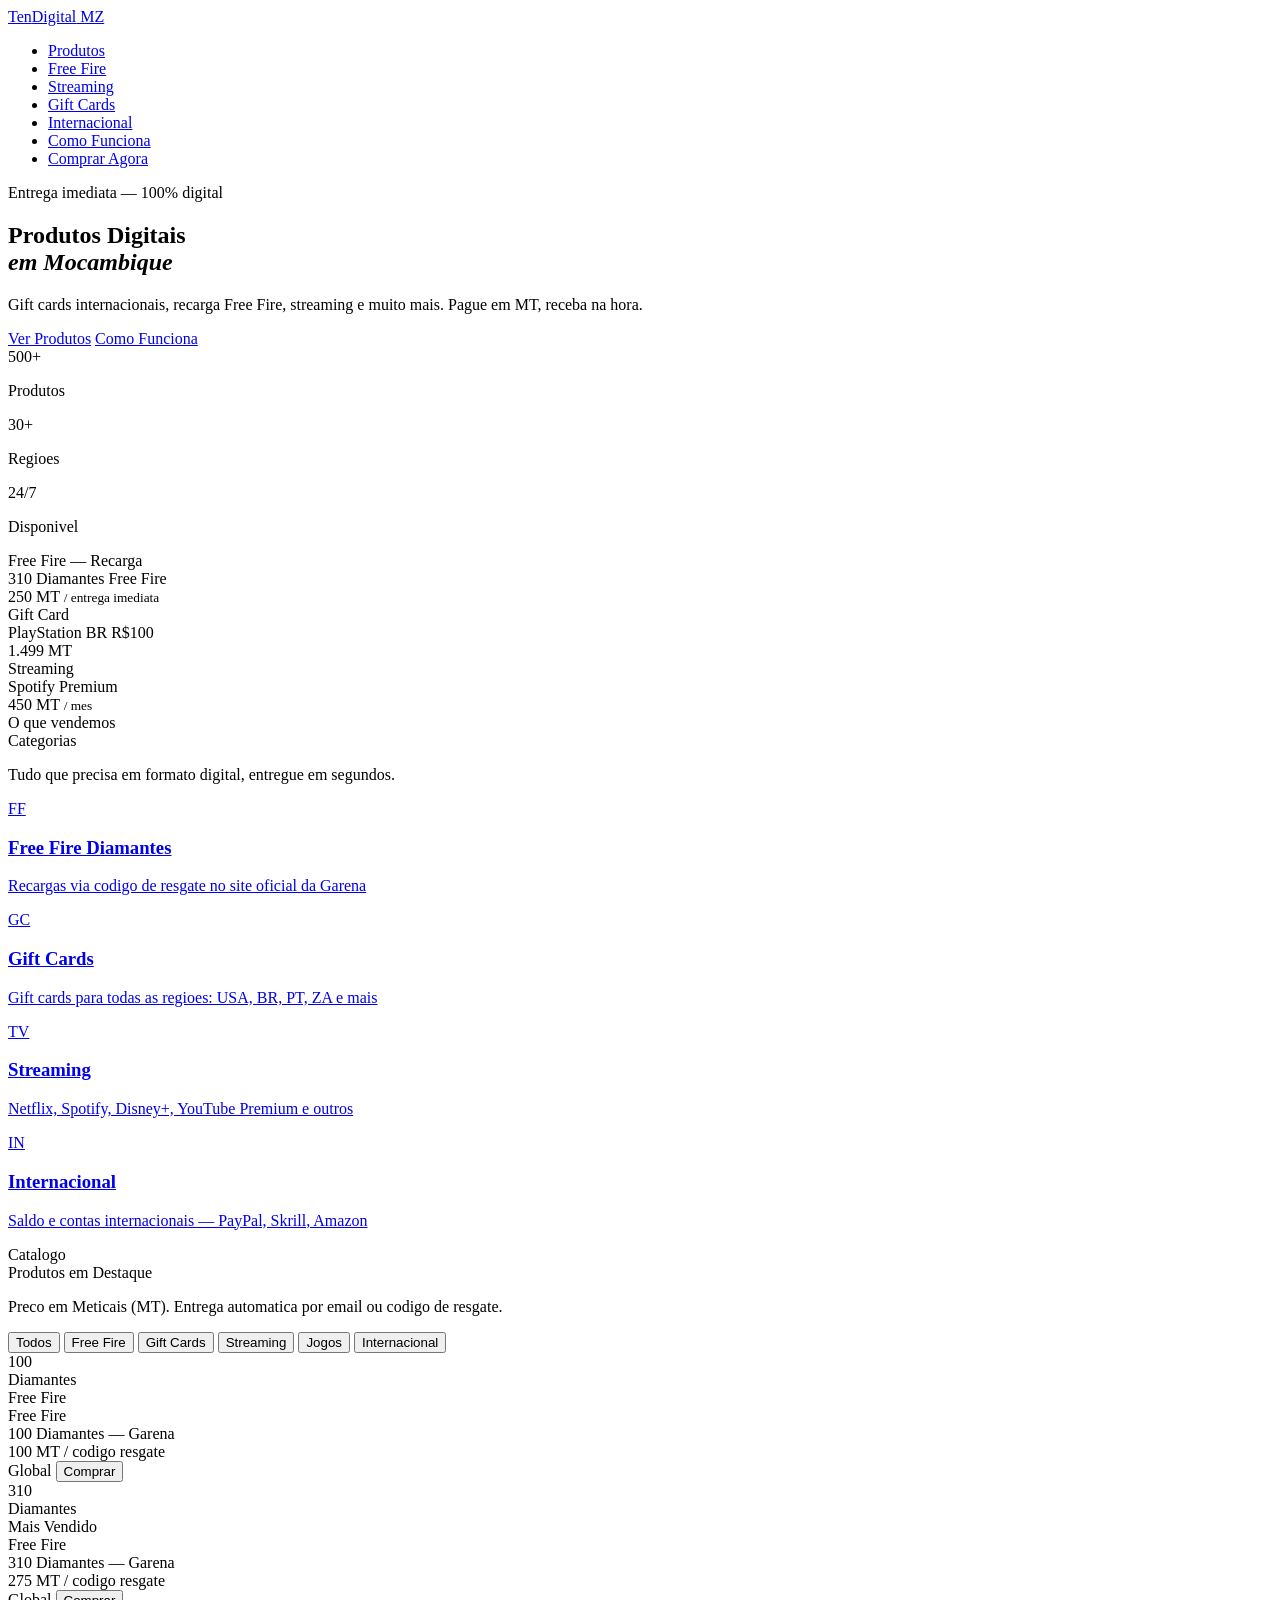
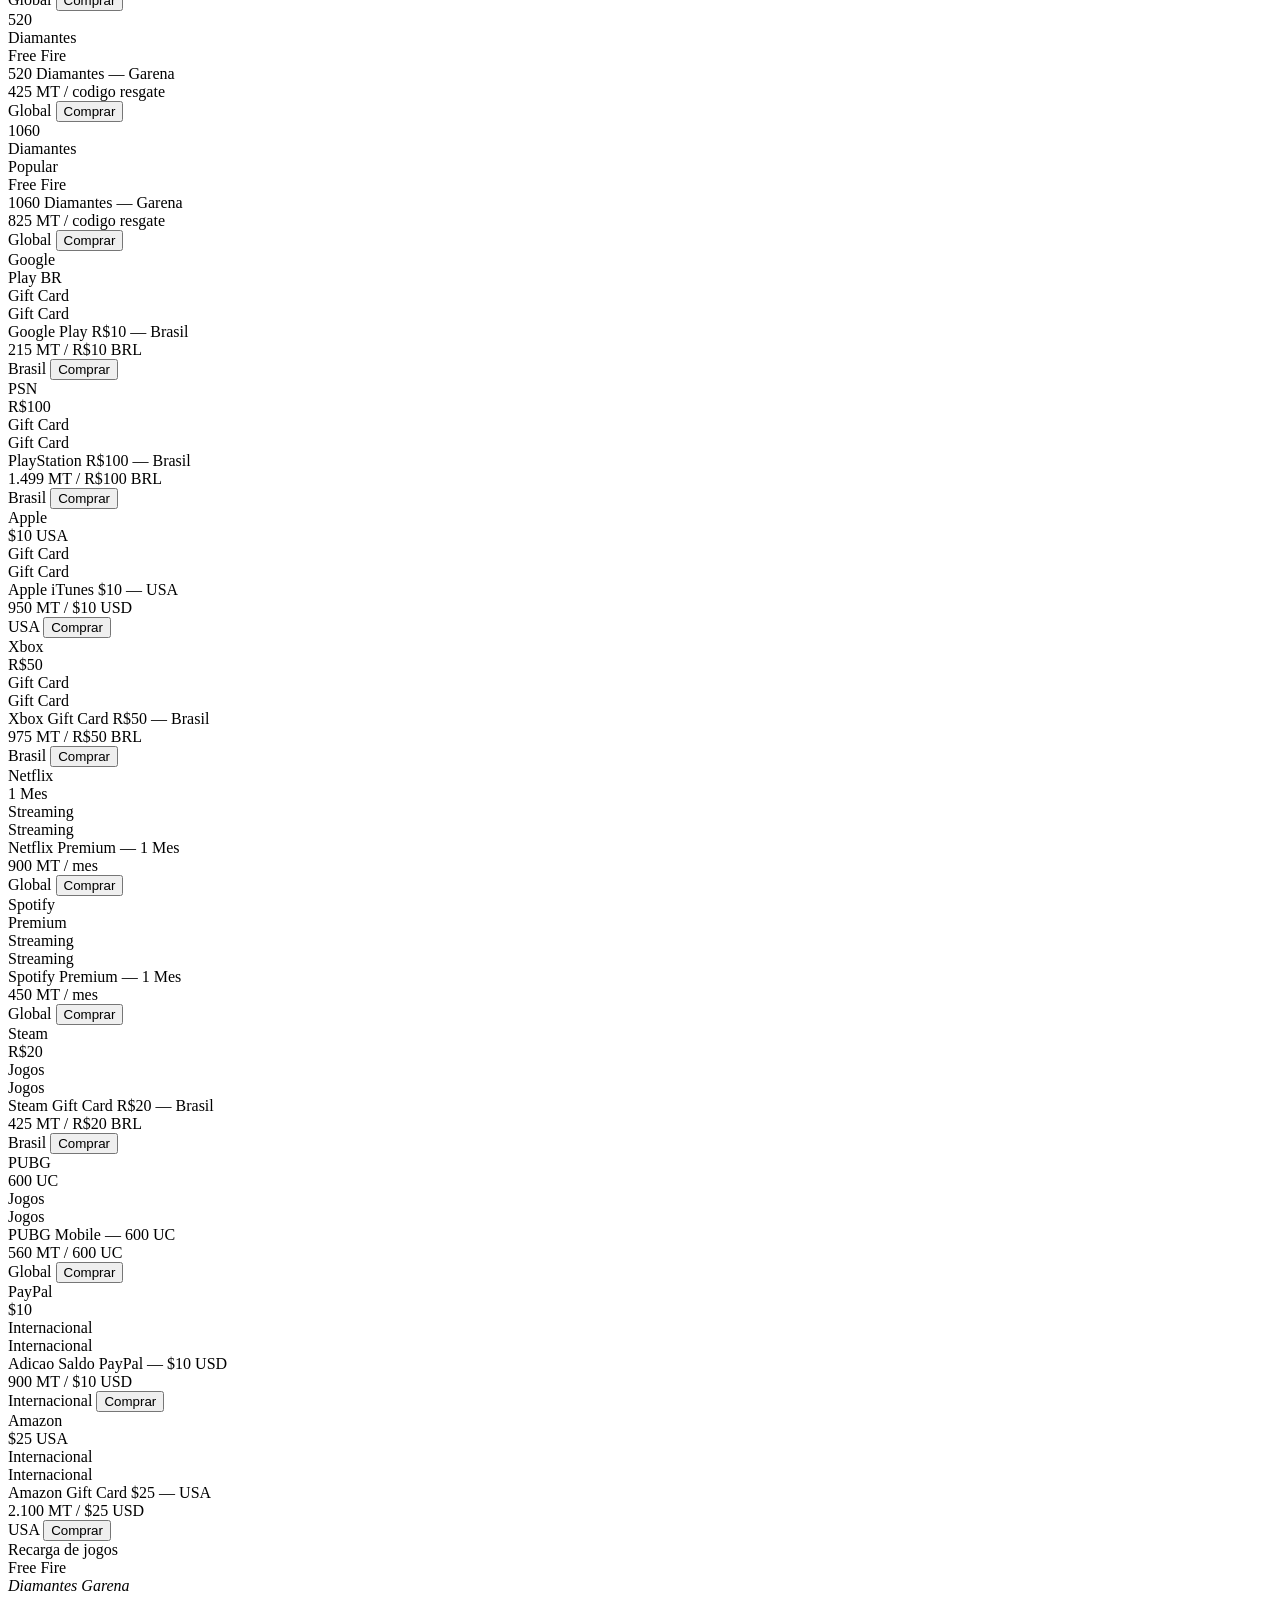
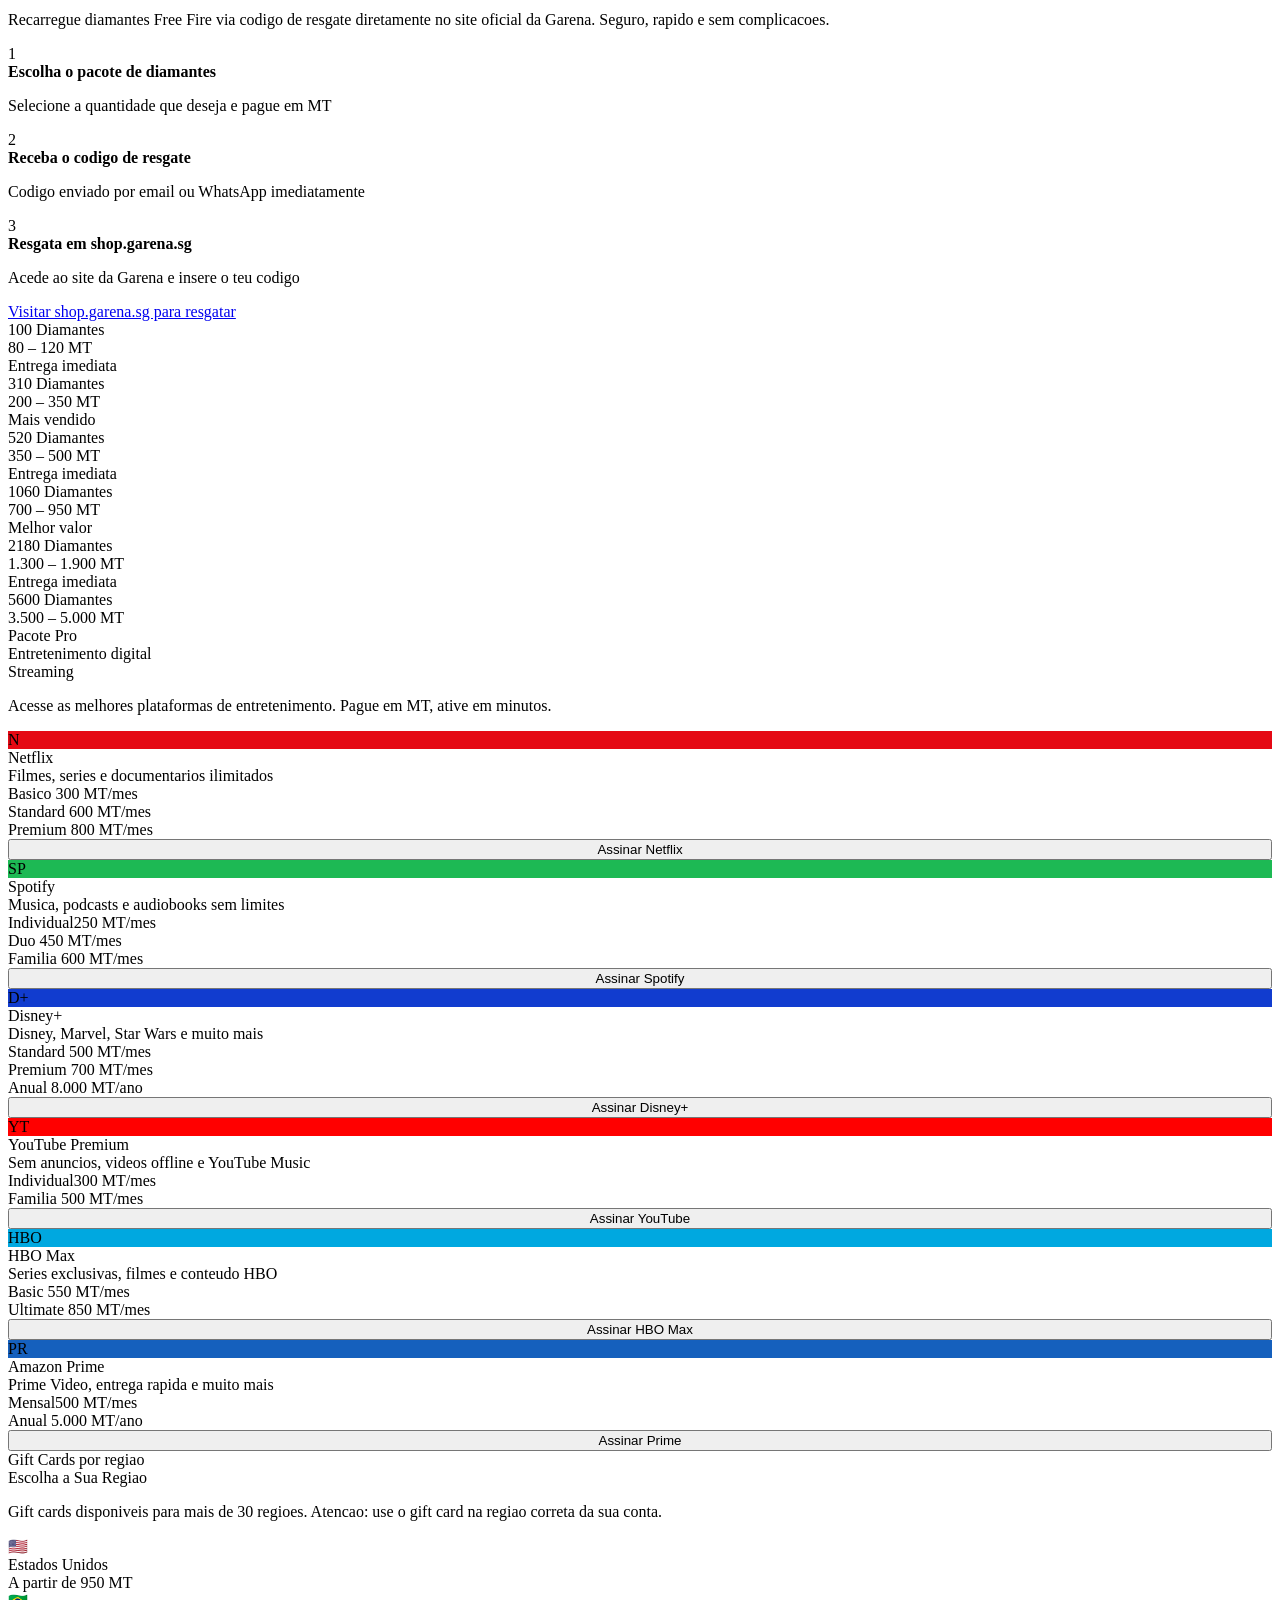
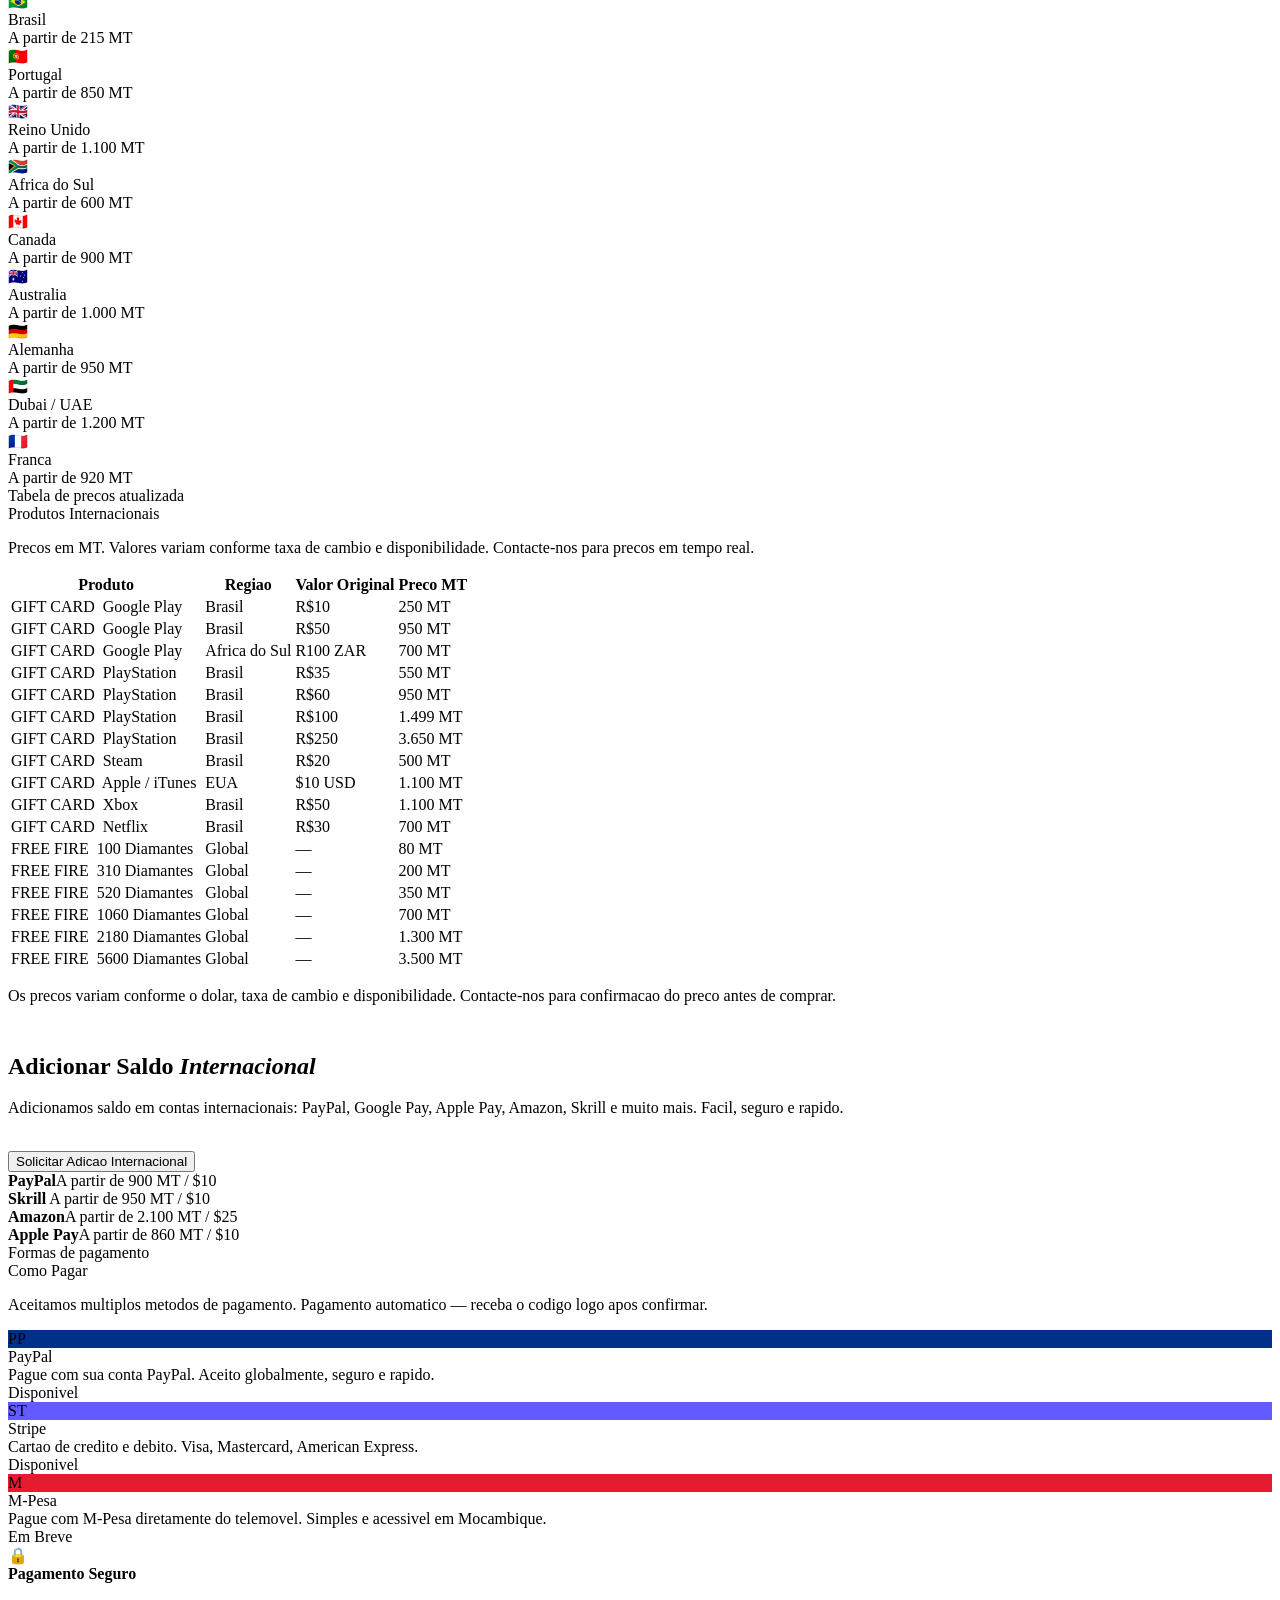
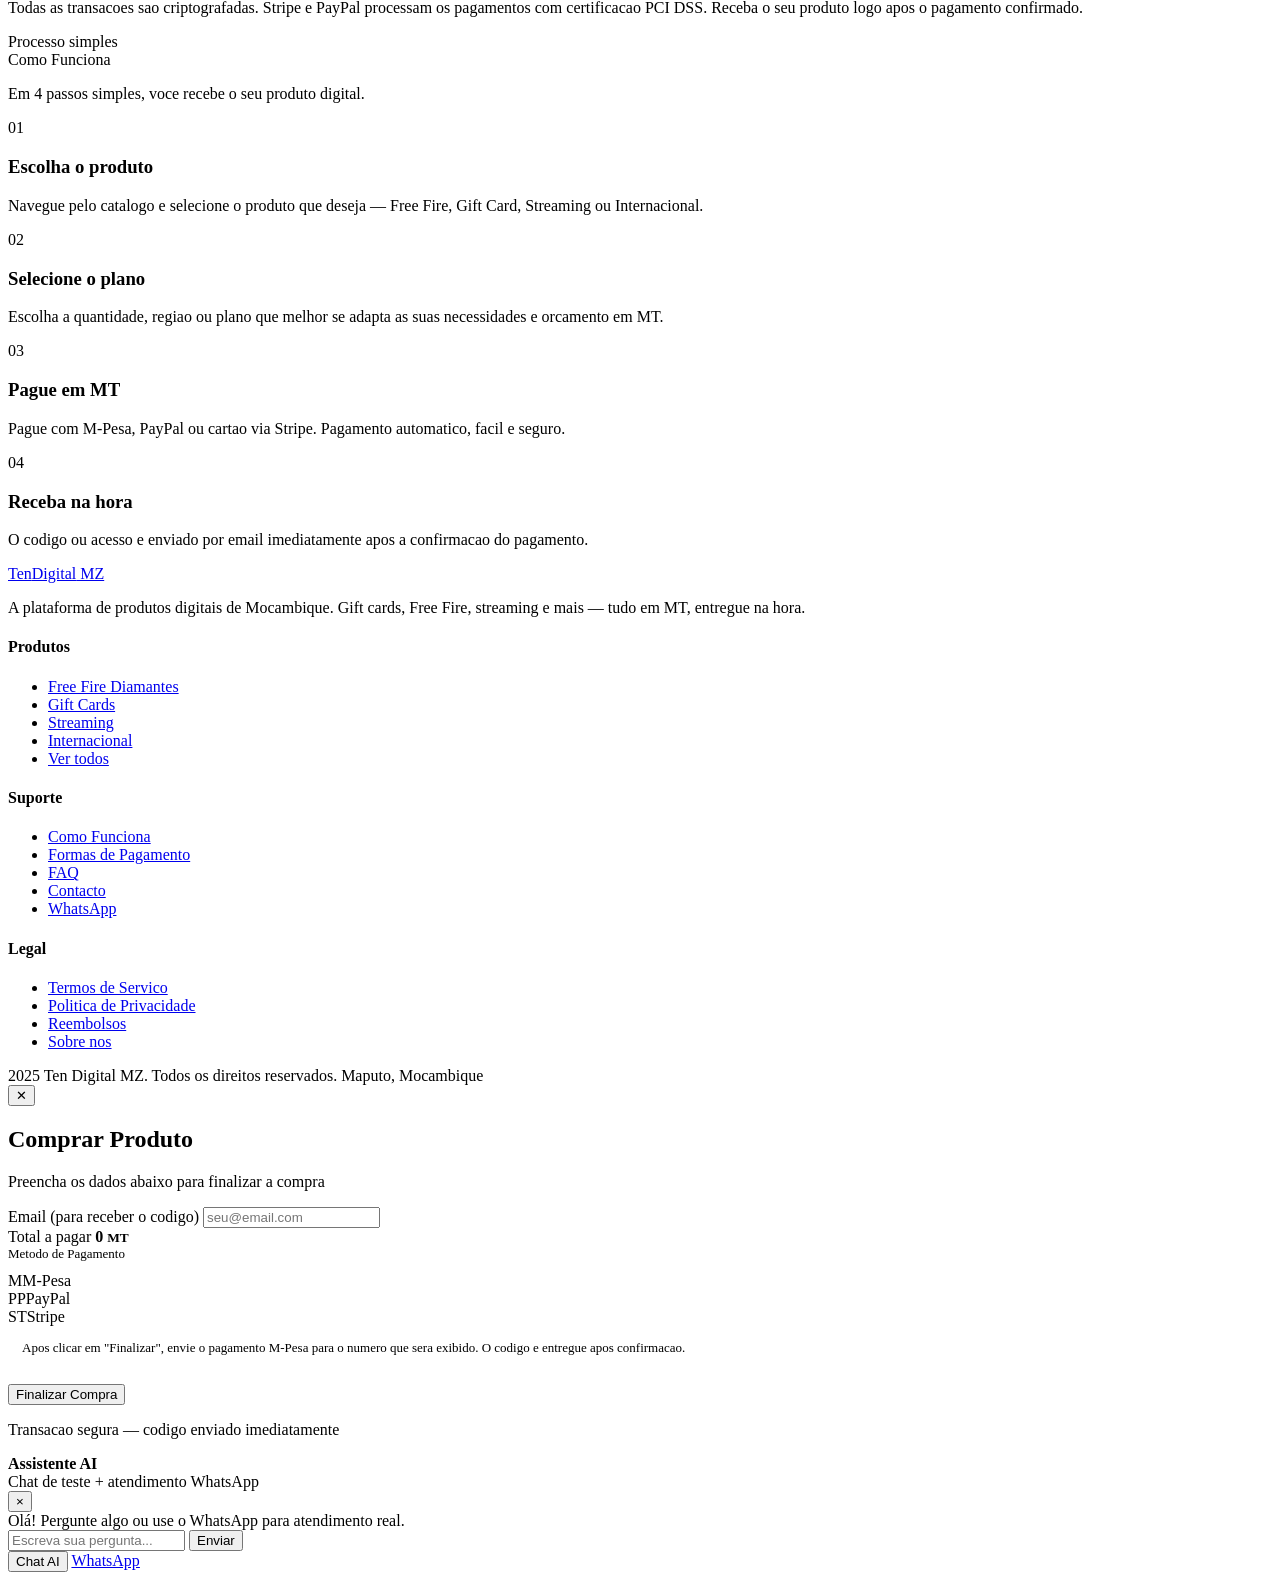
==== commit 890fe982: "Add files via upload" ====
--- a/index.html
+++ b/index.html
@@ -10,7 +10,7 @@
   <link href="https://fonts.googleapis.com/css2?family=Syne:wght@400;600;700;800&family=DM+Sans:wght@300;400;500&display=swap" rel="stylesheet">
 
   <!-- CSS proprio -->
-  <link rel="stylesheet" href="style.css">
+  <link rel="stylesheet" href="css/style.css">
 
   <!-- Stripe JS (carregado cedo para PCI compliance) -->
   <script src="https://js.stripe.com/v3/" defer></script>
